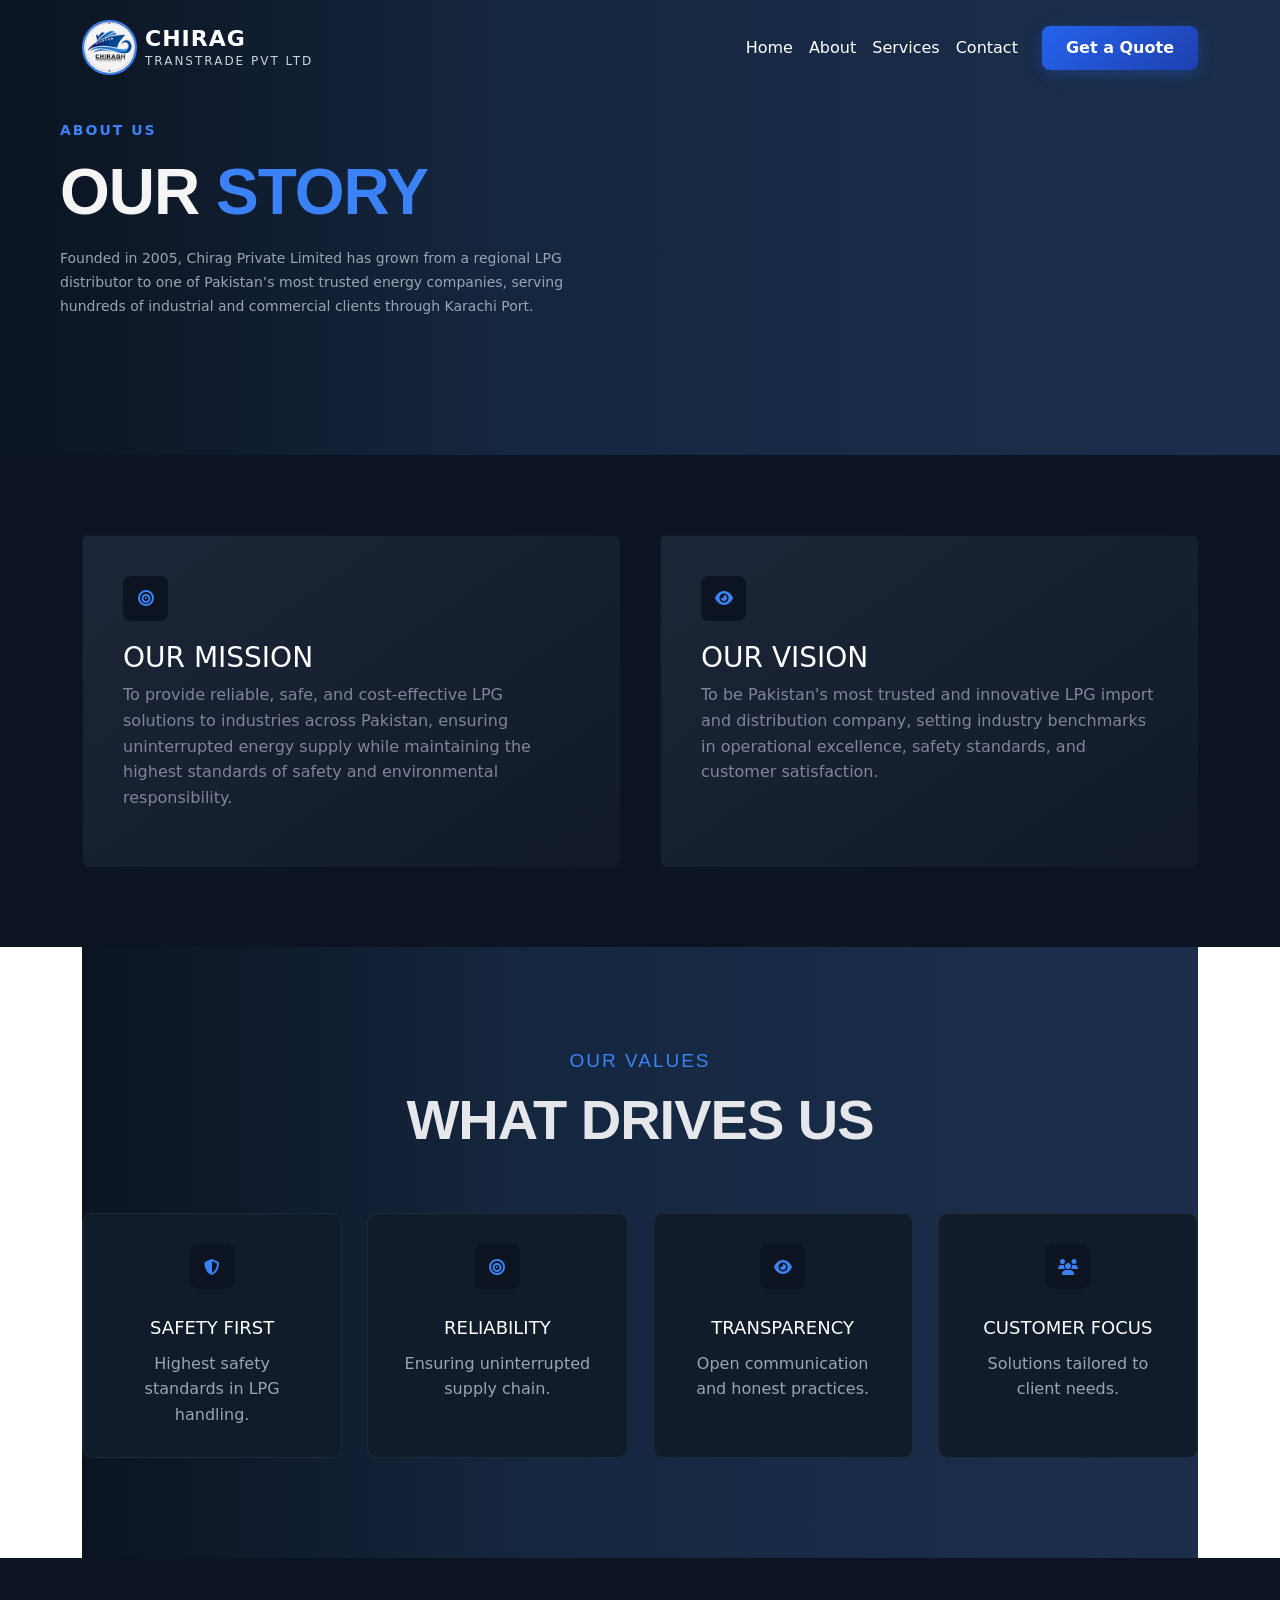
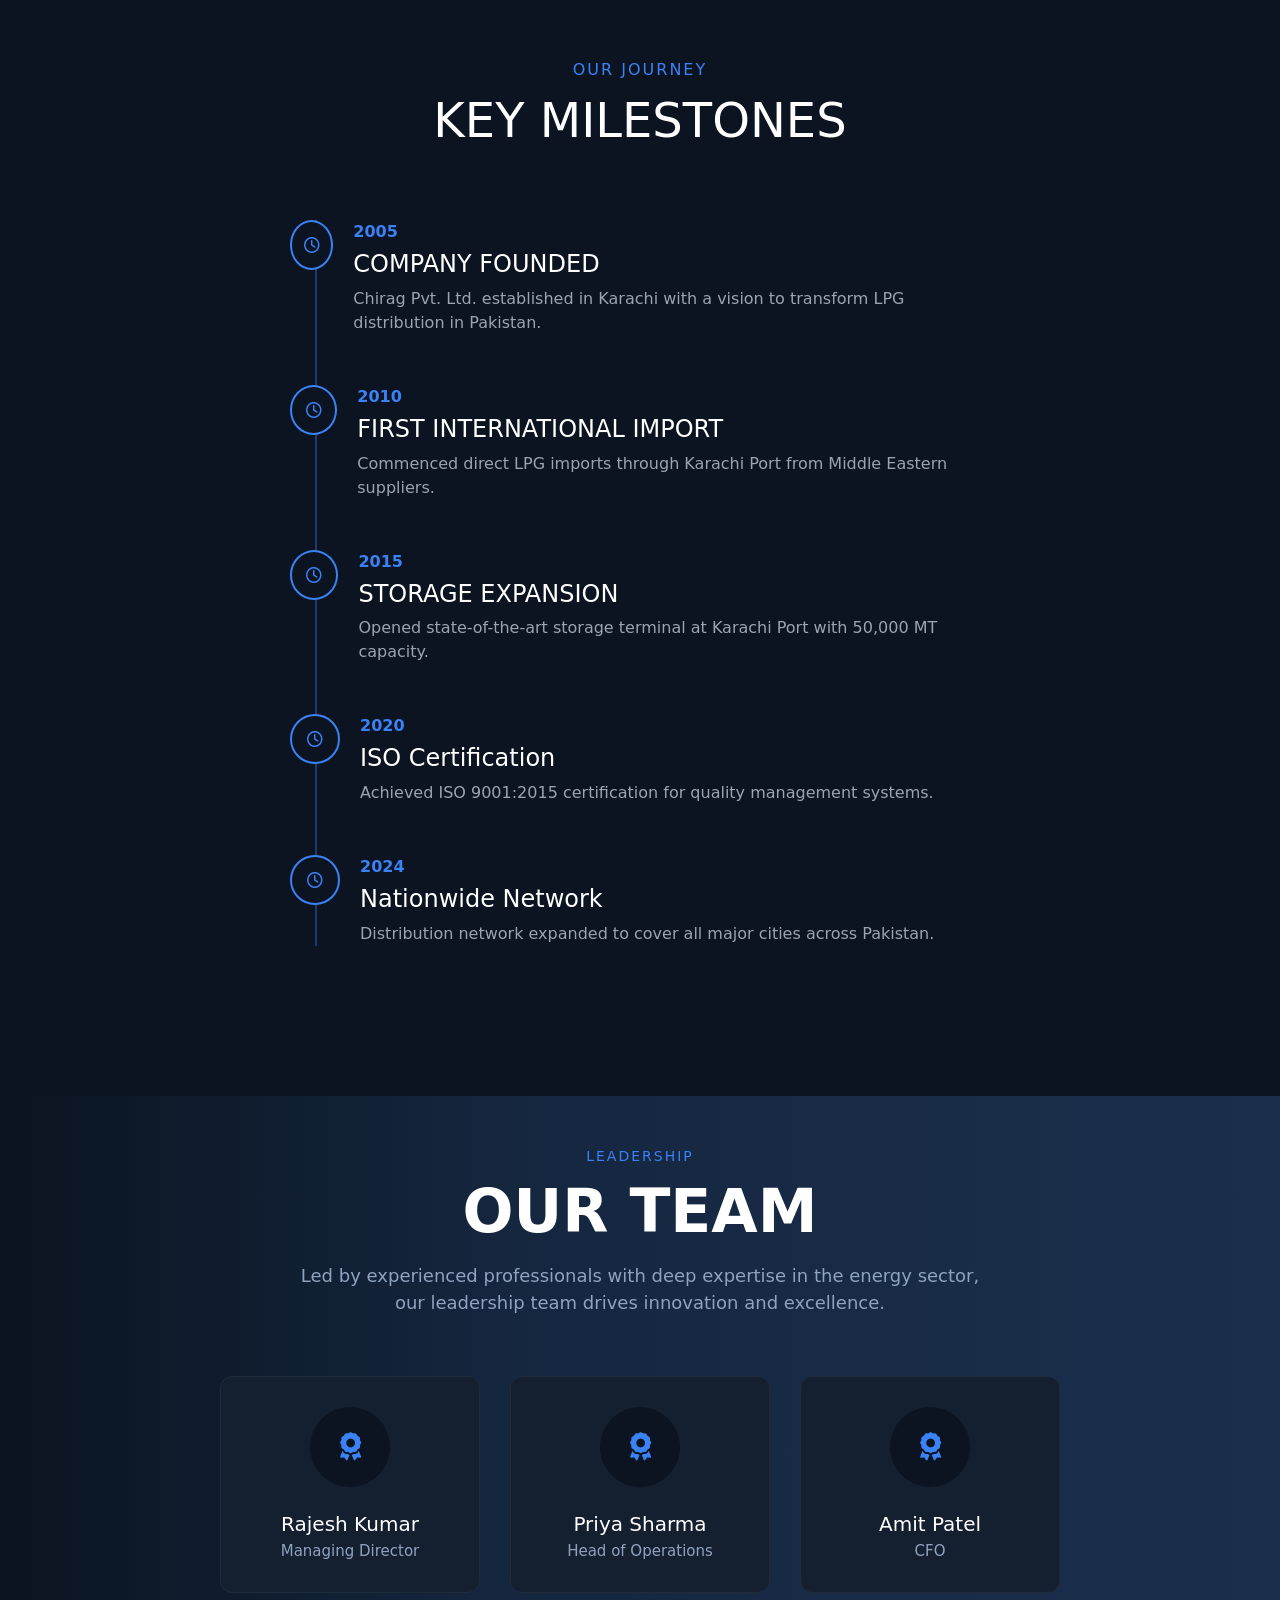
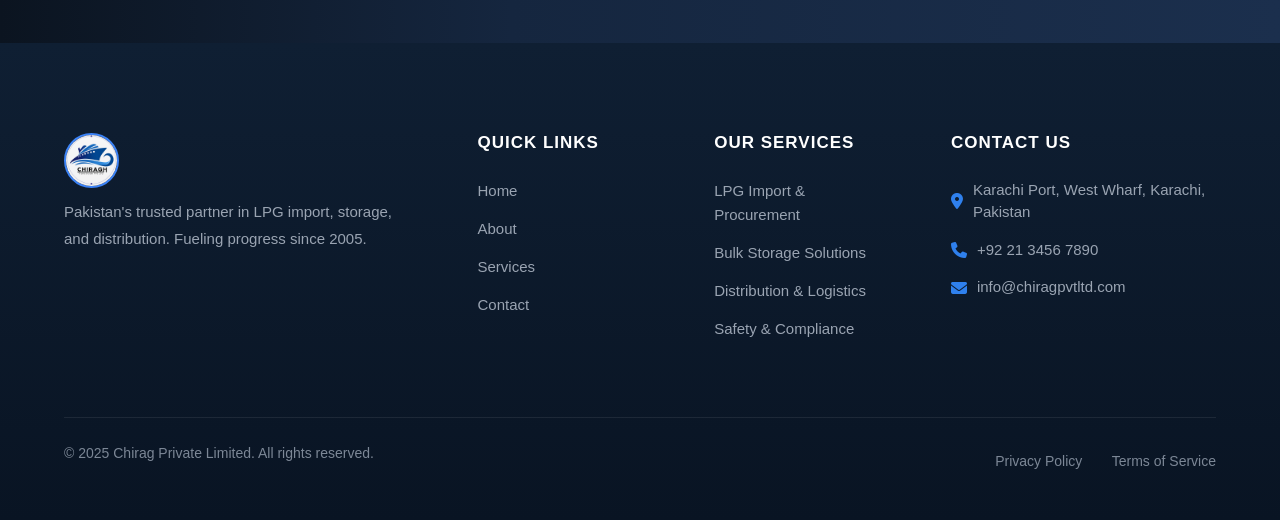
==== about.html @ c78f435e "fixing mobile view about" ====
<!DOCTYPE html>
<html lang="en">

<head>

<meta charset="UTF-8">
<meta name="viewport" content="width=device-width, initial-scale=1.0">

<title>About</title>

   <link rel="stylesheet" href="css/aboutstyle.css">

<link rel="stylesheet"
href="https://cdnjs.cloudflare.com/ajax/libs/font-awesome/6.5.0/css/all.min.css">
<link href="https://fonts.googleapis.com/css2?family=Montserrat:wght@400;600;700;800&display=swap" rel="stylesheet">

 <!-- links index -->
      <link rel="stylesheet" href="css/services.css">
<link href="https://unpkg.com/aos@2.3.1/dist/aos.css" rel="stylesheet">
<link href="https://cdn.jsdelivr.net/npm/bootstrap@5.3.2/dist/css/bootstrap.min.css" rel="stylesheet">
<link href="https://cdn.jsdelivr.net/npm/bootstrap-icons@1.11.1/font/bootstrap-icons.css" rel="stylesheet">
<link rel="stylesheet" href="css/navbar.css" />
<!-- end -->
</head>

<body>
<!-- nav -->
<nav class="navbar navbar-expand-lg navbar-dark fixed-top">
<div class="container">
<a class="navbar-brand d-flex align-items-center" href="#">
 <img src="images/logo.png" alt="Logo" class="brand-logo">

  <div class="brand-text ms-2">
    <span class="brand-main">CHIRAG</span>
    <span class="brand-sub">TRANSTRADE PVT LTD</span>
  </div>
</a>
<button class="navbar-toggler" type="button" data-bs-toggle="collapse" data-bs-target="#nav">
<span class="navbar-toggler-icon"></span>
</button>

<div class="collapse navbar-collapse" id="nav">
  <button class="menu-close" data-bs-toggle="collapse" data-bs-target="#nav">
✕
</button>
<ul class="navbar-nav ms-auto align-items-lg-center">
<li class="nav-item"><a class="nav-link" href="index.html">Home</a></li>
<li class="nav-item"><a class="nav-link" href="about.html">About</a></li>
<li class="nav-item"><a class="nav-link" href="service.html">Services</a></li>
<li class="nav-item"><a class="nav-link" href="contact.html">Contact</a></li>
<li class="nav-item ms-lg-3">
<a class="btn btn-gradient" href="#">Get a Quote</a>
</li>
</ul>
</div>
</div>
</nav>
<!-- HERO -->

<section class="about-hero">

<div class="container">

<p class="about-label">ABOUT US</p>

<h1 class="about-title">
OUR <span>STORY</span>
</h1>

<p class="about-text">
Founded in 2005, Chirag Private Limited has grown from a regional LPG distributor 
to one of Pakistan’s most trusted energy companies, serving hundreds of industrial 
and commercial clients through Karachi Port.
</p>

</div>

</section>



<!-- MISSION VISION -->

<section class="mission">

<div class="container mission-grid">

<div class="card">

<div class="icon">
<i class="fa-solid fa-bullseye"></i>
</div>
<h3>OUR MISSION</h3>
<p>
To provide reliable, safe, and cost-effective LPG solutions to industries across Pakistan, ensuring
 uninterrupted energy supply while maintaining the highest standards of safety and environmental responsibility.
</p>

</div>


<div class="card">

<div class="icon">
<i class="fa-solid fa-eye"></i>
</div>

<h3>OUR VISION</h3>

<p>
To be Pakistan's most trusted and innovative LPG import and distribution company, setting industry
 benchmarks in operational excellence, safety standards, and customer satisfaction.
</p>

</div>

</div>

</section>



<!-- VALUES -->

<div class="container">

<section class="values">

<div class="values-header">

<p class="section-label">OUR VALUES</p>
<h2 class="section-title">
WHAT DRIVES US
</h2>
</div>
<div class="values-grid">


<div class="value-card">

<div class="icon">
<i class="fa-solid fa-shield-halved"></i>
</div>

<h4>SAFETY FIRST</h4>

<p>Highest safety standards in LPG handling.</p>

</div>


<div class="value-card">

<div class="icon">
<i class="fa-solid fa-bullseye"></i>
</div>

<h4>RELIABILITY</h4>

<p>Ensuring uninterrupted supply chain.</p>

</div>


<div class="value-card">

<div class="icon">
<i class="fa-solid fa-eye"></i>
</div>

<h4>TRANSPARENCY</h4>

<p>Open communication and honest practices.</p>

</div>


<div class="value-card">

<div class="icon">
<i class="fa-solid fa-users"></i>
</div>

<h4>CUSTOMER FOCUS</h4>

<p>Solutions tailored to client needs.</p>

</div>

</div>



</section>
</div>


<!-- TIMELINE -->

<section class="timeline-section">

<div class="container">

<p class="timeline-label">OUR JOURNEY</p>
<h2 class="timeline-title">KEY MILESTONES</h2>

<div class="timeline">

<div class="timeline-item">

<div class="timeline-icon">
<i class="fa-regular fa-clock"></i>
</div>

<div class="timeline-content">

<span class="year">2005</span>

<h4>COMPANY FOUNDED</h4>

<p>Chirag Pvt. Ltd. established in Karachi with a vision to transform LPG distribution in Pakistan.</p>

</div>

</div>


<div class="timeline-item">

<div class="timeline-icon">
<i class="fa-regular fa-clock"></i>
</div>

<div class="timeline-content">

<span class="year">2010</span>

<h4>FIRST INTERNATIONAL IMPORT</h4>

<p>Commenced direct LPG imports through Karachi Port from Middle Eastern suppliers.</p>

</div>

</div>


<div class="timeline-item">

<div class="timeline-icon">
<i class="fa-regular fa-clock"></i>
</div>

<div class="timeline-content">

<span class="year">2015</span>

<h4>STORAGE EXPANSION</h4>

<p>Opened state-of-the-art storage terminal at Karachi Port with 50,000 MT capacity.</p>

</div>

</div>


<div class="timeline-item">

<div class="timeline-icon">
<i class="fa-regular fa-clock"></i>
</div>

<div class="timeline-content">

<span class="year">2020</span>

<h4>ISO Certification</h4>

<p>Achieved ISO 9001:2015 certification for quality management systems.</p>

</div>

</div>


<div class="timeline-item">

<div class="timeline-icon">
<i class="fa-regular fa-clock"></i>
</div>

<div class="timeline-content">

<span class="year">2024</span>

<h4>Nationwide Network</h4>

<p>Distribution network expanded to cover all major cities across Pakistan.</p>

</div>

</div>
</div>

</div>

</section>



<!-- TEAM -->

<div class="team-name">
<div class="container text-center">

<p class="team-label">LEADERSHIP</p>

<h2 class="team-title">OUR TEAM</h2>

<p class="team-desc">
Led by experienced professionals with deep expertise in the energy sector,
our leadership team drives innovation and excellence.
</p>

</div>
<div class="team-row">

<div class="team-card">
<div class="team-icon">
<i class="fa-solid fa-award"></i>
</div>
<h4>Rajesh Kumar</h4>
<p>Managing Director</p>
</div>

<div class="team-card">
<div class="team-icon">
<i class="fa-solid fa-award"></i>
</div>
<h4>Priya Sharma</h4>
<p>Head of Operations</p>
</div>

<div class="team-card">
<div class="team-icon">
<i class="fa-solid fa-award"></i>
</div>
<h4>Amit Patel</h4>
<p>CFO</p>
</div>

</div>
</div>
<!-- footer -->
<footer>

<div class="footer-container">

<!-- BRAND -->
<div class="footer-brand">
<img src="images/logo.png">
  <!-- <div class="brand-textF ms-2">
    <span class="brand-mainF">CHIRAG</span>
    <span class="brand-subF">TRANSTRADE PVT LTD</span>
  </div> -->
<p>
Pakistan's trusted partner in LPG import, storage,
and distribution. Fueling progress since 2005.
</p>
</div>


<!-- QUICK LINKS -->
<div>

<h3 class="footer-title">QUICK LINKS</h3>

<ul class="footer-links">
<li><a href="index.html">Home</a></li>
<li><a href="about.html">About</a></li>
<li><a href="service.html">Services</a></li>
<li><a href="contact.html">Contact</a></li>
</ul>

</div>


<!-- SERVICES -->
<div>

<h3 class="footer-title">OUR SERVICES</h3>

<ul class="footer-links">
<li><a href="index.html">LPG Import & Procurement</a></li>
<li><a href="index.html">Bulk Storage Solutions</a></li>
<li><a href="index.html">Distribution & Logistics</a></li>
<li><a href="index.html">Safety & Compliance</a></li>
</ul>

</div>


<!-- CONTACT -->
<div class="footer-contact">

<h3 class="footer-title">CONTACT US</h3>

<p>
<i class="fa-solid fa-location-dot"></i>
Karachi Port, West Wharf, Karachi, Pakistan
</p>

<p>
<i class="fa-solid fa-phone"></i>
+92 21 3456 7890
</p>

<p>
<i class="fa-solid fa-envelope"></i>
info@chiragpvtltd.com
</p>

</div>

</div>


<!-- BOTTOM -->

<div class="footer-bottom">

<p>© 2025 Chirag Private Limited. All rights reserved.</p>

<div class="footer-bottom-links">
<a href="#">Privacy Policy</a>
<a href="#">Terms of Service</a>
</div>

</div>

</footer>
<script src="https://unpkg.com/aos@2.3.1/dist/aos.js"></script>

<script src="js/script.js"></script>
<script src="https://cdn.jsdelivr.net/npm/bootstrap@5.3.0/dist/js/bootstrap.bundle.min.js"></script>
</body>
</html>
---- css/aboutstyle.css ----
body{
margin:0;
    font-family:'Inter',sans-serif;
background:#0b1420;
color:#cbd5e1;
}

/* container */
.about-hero{

padding:120px 0;

background:linear-gradient(
90deg,
#0b1420 0%,
#15263f 40%,
#1b2f4d 100%
);

}

/* container */
/* 
.container{
width:90%;
max-width:1200px;
margin:auto;
} */
 .about-hero .container{
max-width:1200px;
margin:auto;
padding-left:20px;
padding-right:20px;
}

.values-header{
text-align:center;
margin-bottom:60px;
}

/* OUR VALUES */

.section-label{

font-family:'Oswald',sans-serif;

color:#3b82f6;

font-size:19px;

letter-spacing:2px;

text-transform:uppercase;

margin-bottom:10px;

}

/* WHAT DRIVES US */

.section-title{

font-family:'Oswald',sans-serif;

font-size:56px;

font-weight:700;

letter-spacing:-1px;

color:#e5e7eb;

margin:0;

}

/* about label */

.about-label{

font-size:14px;
letter-spacing:2px;
font-weight:600;
color:#3b82f6;

}

/* title */

.about-title{

font-size:64px;
color: whitesmoke;
font-weight:800;
font-family: 'Oswald', sans-serif;

letter-spacing:-1px;

line-height:1.1;

margin-bottom:20px;

}

.about-title span{

color:#3b82f6;

}

/* paragraph */

.about-text{


font-size:14px;

line-height:1.7;

color:#9aa4b2;

max-width:540px;

}

/* mission */

.mission{
padding:80px 0;
background:#0b1420;

}

.mission-grid{
display:grid;
grid-template-columns:1fr 1fr;
gap:40px;
}

.card{
background:linear-gradient(145deg,#1b2638,#121a27);

border:1px solid rgba(255,255,255,0.05);
padding:40px;
border-radius:10px;
}
.card h3{
    color: white;
}
.mission-grid p{
    color: rgb(130, 131, 156);
    line-height:1.6;
}

/* icons */

.icon{
width:45px;
height:45px;
background:#0b1420;
display:flex;
align-items:center;
justify-content:center;
border-radius:8px;
color:#3b82f6;
margin-bottom:20px;
}

/* values */

.values{
padding:100px 0;
text-align:center;

background:linear-gradient(
90deg,
#0b1420 0%,
#15263f 40%,
#1b2f4d 100%
);
}

.values-grid{
display:grid;
grid-template-columns:repeat(4,1fr);
gap:25px;
margin-top:40px;
}

.value-card{
background:#111c2a;
padding:30px;
border-radius:10px;
border:1px solid #1f2b3b;
display:flex;
flex-direction:column;
align-items:center;
}

/* icon */

.value-card .icon{
margin-bottom:18px;
}

/* heading */

.value-card h4{
margin:10px 0 12px 0;
font-size:18px;
color: white;
}

/* paragraph */

.value-card p{
margin:0;
line-height:1.6;
color:#9aa4b2;
}

/* timeline */

.timeline-section{

padding:100px 0;
text-align:center;
background-color: #0b1420;

}

/* heading */

.timeline-label{
color: #3b82f6;
font-size:16px;
letter-spacing:2px;
margin-bottom:10px;
}

.timeline-title{
font-size:48px;
margin-bottom:70px;
}

.timeline-section h2{
color: white;
}
/* timeline container */

.timeline{

max-width:700px;
margin:auto;
position:relative;

}

/* vertical line */

.timeline::before{

content:"";
position:absolute;

left:25px;
top:0;
bottom:0;

width:2px;
background:#1f3b6d;

}

/* timeline item */

.timeline-item{

display:flex;
align-items:flex-start;
margin-bottom:50px;
position:relative;

}

/* icon */

.timeline-icon{

width:50px;
height:50px;

border:2px solid #3b82f6;
border-radius:50%;

display:flex;
align-items:center;
justify-content:center;

color: #3b82f6;

margin-right:20px;
background:#0b1420;

}

/* content */

.timeline-content{
text-align:left;
}

.year{
color:#3b82f6;
font-weight:700;
display:block;
margin-bottom:6px;
}

.timeline-content h4{
margin:0 0 8px 0;
color:white;
}

.timeline-content p{
margin:0;
color:#9aa4b2;
}

/* team */
.team-row{

display:flex;
gap:30px;
justify-content:center;
flex-wrap:wrap;

}
.team-name{
    padding: 50px;
background:linear-gradient(
90deg,
#0b1420 0%,
#15263f 40%,
#1b2f4d 100%
);
}
.team-section{

padding:100px 0;
text-align:center;

}

/* small heading */

.team-label{

color: #3b82f6;
letter-spacing:2px;
font-size:14px;
margin-bottom:8px;
text-align: center;
/* margin-top: 20px; */

}


/* main heading */

.team-title{

font-size:60px;
font-weight:700;
margin-bottom:15px;
text-align: center;
color: white;

}

/* description */

.team-desc{

max-width:700px;
margin:auto;
color:#8fa3bf;
margin-bottom:60px;
font-size:18px;

}

/* card */

.team-card{

width:260px;        /* card chhota ho jayega */
padding:30px 20px;  /* andar spacing kam */
background:#141f2f;

border-radius:12px;
border:1px solid #1f2b3b;
text-align:center;

}

/* icon circle */

.team-icon{

width:80px;
height:80px;

border-radius:50%;

background:#0b1420;

display:flex;
align-items:center;
justify-content:center;

margin:auto;
margin-bottom:25px;

color: #3b82f6;
font-size:28px;

}

/* name */

.team-card h4{
font-size:20px;
margin-bottom:4px;
color: white;
}

.team-card p{
font-size:15px;
color:#8fa3bf;
margin:0;
}

/* position */

.position{

color:#8fa3bf;
margin:0;

}

/* hover effect */

.team-card:hover{

transform:translateY(-5px);
border-color:#2f4f7a;

}

/* mobile */

@media(max-width:900px){

.hero h1{
font-size:45px;
}

.mission-grid{
grid-template-columns:1fr;
}

.values-grid{
grid-template-columns:1fr 1fr;
}

.team-grid{
grid-template-columns:1fr;
}

}

@media (max-width:768px){

/* headings */

h1,h2{
font-size:32px;
line-height:1.2;
}


/* VALUES SECTION */

.values-grid{
display:grid;
grid-template-columns:1fr 1fr;
gap:15px;
padding:0 15px;
}

.value-card{
padding:20px;
}


/* TIMELINE SECTION */

.timeline{
padding-left:20px;
}

.timeline::before{
left:15px;
}

.timeline-item{
margin-bottom:40px;
}

.timeline-icon{
width:40px;
height:40px;
margin-right:15px;
}


/* TEAM SECTION */


.team-row{
flex-direction:column;
align-items:center;
gap:20px;
}

.team-card{
width:90%;
padding:30px 20px;
}


/* section spacing */

section{
padding:60px 20px;
}

}
---- css/services.css ----
:root{
    --primary:#00c6ff;
    --secondary:#0072ff;
    --dark:#00264D;
    --card:#111111;
}


/* logo text */
/* ===== LOGO IMAGE CIRCLE ===== */
.brand-logo{
  width:55px;
  height:55px;
  object-fit:cover;
  border-radius:50%;
  border:2px solid #3b82f6;   /* subtle blue border */
}

/* ===== TEXT WRAPPER ===== */
.brand-text{
  display:flex;
  flex-direction:column;
  line-height:1.1;
}

/* ===== CHIRAG ===== */
.brand-main{
  font-size:22px;
  font-weight:700;
  color:#ffffff;
  letter-spacing:1px;
}

/* ===== TRANSTRADE ===== */
.brand-sub{
  font-size:12px;
  color:#cbd5e1;
  letter-spacing:2px;
  margin-top:3px;
}



/* ================= NAVBAR BASE ================= */

.navbar{
    background:transparent;
  padding:15px 0;
  transition:all 0.4s ease;
  z-index:1100;
  
}

/* NAV LINKS */

.nav-link{
  font-weight:500;
  color:#ffffff !important;
  padding:8px 0;
  transition:color 0.3s ease;
}


.nav-link:hover{
  color:#2563eb !important;
}
.nav-link::after{
  content:"";
  position:absolute;
  left:0;
  bottom:0;
  width:0;
  height:2px;
  background:#2563eb;
  transition:width 0.3s ease;
}




/* ================= SCROLL BLUE GLASS EFFECT ================= */

.navbar.scrolled{
background:rgba(10,30,60,.85);
backdrop-filter:blur(10px);
}


/* ================= TOGGLER FIX ================= */


.navbar-brand{
position:relative;
z-index:1001;
}

.navbar-toggler{
position:relative;
z-index:1001;
}


.navbar-toggler:focus{
  box-shadow:none;
}

/* hamburger icon white */

.navbar-toggler-icon{
  background-image:url("data:image/svg+xml,%3Csvg xmlns='http://www.w3.org/2000/svg' viewBox='0 0 30 30'%3E%3Cpath stroke='white' stroke-width='2' d='M4 7h22M4 15h22M4 23h22'/%3E%3C/svg%3E");
}


.menu-close{
display:none;
}

/* ===== MOBILE MENU FIX ===== */

@media (max-width:991px){

/* overlay menu */
/* .navbar-collapse{
background:#0f172a;
}

.navbar-collapse.show{
position:fixed;
top:0;
left:0;
width:100%;
height:100vh;
padding:30px;
z-index:1050;
} */


.navbar-collapse{
  background:#0f172a;
  position:fixed;
  top:0;
  left:0;
  width:100%;
  height:100vh;
  padding:30px;
  z-index:1050;
  transform: translateY(-100%);
  transition: transform 0.3s ease;
}

.navbar-collapse.show{
  transform: translateY(0);
}




/* menu spacing */
.navbar-nav{
margin-top:90px;
width:100%;
align-items:flex-start !important;
}

/* items full width */
.navbar-nav .nav-item{
width:100%;
}

/* links */
.navbar-nav .nav-link{
width:100%;
padding:18px 0;
border-bottom:1px solid rgba(255,255,255,0.15);
color:#cbd5e1 !important;
font-size:18px;
}

/* button */
.navbar-nav .btn-gradient{
width:100%;
margin-top:25px;
text-align:center;
}

/* close icon */

.menu-close{
display:block;
position:absolute;
top:20px;
right:20px;
font-size:28px;
background:none;
border:none;
color:white;
}

}


/* ================= BUTTON ================= */

.btn-gradient{
  background: linear-gradient(135deg,#2563eb,#1e40af);
  color:#fff;
  padding:10px 24px;
  border-radius:8px;
  font-weight:600;
  border:none;
  transition:all 0.4s ease;
  box-shadow:0 4px 15px rgba(37,99,235,0.3);
}

.btn-gradient:hover{
  background: linear-gradient(135deg,#1e40af,#2563eb);
  transform:translateY(-3px);
  box-shadow:0 10px 25px rgba(37,99,235,0.4);
  color:#fff;
}
/* HERO */
/* HERO SECTION */
.hero-premium{
  height:100vh;
  background:url("../images/banner.png") center/cover no-repeat;
  position:relative;
  display:flex;
  align-items:center;
  justify-content:center;
  text-align:center;
}

/* Dark Premium Overlay */
.hero-premium::before{
  content:"";
  position:absolute;
  inset:0;
  background:linear-gradient(
     rgba(10,30,60,.85),
rgba(30,70,120,.65)
  );
}

/* Content */
.hero-content{
position:relative;
z-index:2;
max-width:780px;
}

/* Badge */
.badge-premium{
 border:1px solid rgba(96,165,250,.6);
color:#60a5fa;
padding:8px 18px;
border-radius:30px;
font-size:13px;
letter-spacing:1px;
margin-bottom:20px;
display:inline-block;
background:rgba(37,99,235,.15);
}





/* Heading */
.hero-content h1{
font-size:64px;
font-weight:800;
color:white;
line-height:1.2;
}

/* Gradient Text */
.gradient-text{
  background:linear-gradient(90deg,#60a5fa,#38bdf8);
  -webkit-background-clip:text;
  -webkit-text-fill-color:transparent;
}

/* Paragraph */
.hero-content p{
margin:20px 0;
color:#cbd5f5;
}

/* Buttons */
.hero-buttons{
  display:flex;
  justify-content:center;
  gap:20px;
  flex-wrap:wrap;
}

/* Primary Button */
.btn-primary-hero{
  background:linear-gradient(135deg,#3b82f6,#2563eb);
  padding:15px 40px;
  border-radius:8px;
  color:#fff;
  text-decoration:none;
  font-weight:600;
  transition:all 0.4s ease;
  box-shadow:0 10px 30px rgba(37,99,235,0.4);
}

.btn-primary-hero:hover{
  transform:translateY(-4px);
  box-shadow:0 15px 40px rgba(37,99,235,0.6);
}

/* Outline Button */
.btn-outline-hero{
  padding:15px 40px;
  border-radius:8px;
  border:2px solid #60a5fa;
  color:#60a5fa;
  text-decoration:none;
  font-weight:600;
  transition:all 0.4s ease;
}

.btn-outline-hero:hover{
  background:#60a5fa;
  color:#0f172a;
  transform:translateY(-4px);
}

/* Animation */
@keyframes fadeUp{
  from{
    transform:translateY(40px);
    opacity:0;
  }
  to{
    transform:translateY(0);
    opacity:1;
  }
}

/* Mobile */
/* @media(max-width:768px){
  .hero-content h1{
    font-size:2.6rem;
  }
} */


/* Mobile View */
@media (max-width:768px){

.hero-content{
  padding:0 20px;
}

.hero-content h1{
  font-size:36px;
  line-height:1.25;
}

.hero-content p{
  font-size:14px;   
  margin:18px 0;
}

.hero-buttons{
  flex-direction:column;  
  gap:12px;
  width:100%;
}

.btn-primary-hero,
.btn-outline-hero{
  width:100%;             
  text-align:center;
  padding:14px 20px;
}

}


/* SECTION CARDS */
#stats{
background: #1e293b;
}
.stat-card, .service-card{
   background:linear-gradient(145deg,#14409e,#0f172a);
    padding:40px;
    border-radius:15px;
    transition:0.4s;
    border:1px solid rgba(255,255,255,0.05);
}

.stat-card:hover, .service-card:hover{
    transform:translateY(-8px);
    border:1px solid var(--primary);
    box-shadow:0 0 30px rgba(0,198,255,0.3);
}

.stat-number{
    font-size:2.5rem;
    font-weight:800;
    color:var(--primary);
}
 .impName{
    color: rgb(159, 164, 185);
}
@media (max-width:768px){

#stats{
  padding:50px 15px;
}

.stat-card{
  padding:25px;
  border-radius:12px;
  text-align:center;
}

.stat-number{
  font-size:1.8rem;
}

.impName{
  font-size:13px;
}

}

/* Small Mobile Devices (Android etc) */
@media (max-width:400px){

#stats{
  padding:40px 10px;
}

.stat-card{
  padding:18px;
  border-radius:10px;
  text-align:center;
  min-height:120px; 
  display:flex;
  flex-direction:column;
  justify-content:center;
}

.stat-number{
  font-size:1.6rem;
}

.impName{
  font-size:12px;
}

}

/* ABOUT */
.about-section{
    background:#0a0a0a;
}

/* FOOTER */
/* ===== FOOTER ===== */

footer{
    background:linear-gradient(180deg,#0f1f33,#091423);
    padding:90px 0 40px;
    font-family:'Poppins',sans-serif;
}

.footer-container{
    width:90%;
    max-width:1200px;
    margin:auto;

    display:grid;
    grid-template-columns:2fr 1fr 1fr 1.5fr;
    gap:60px;
}


/* LOGO AREA */

.footer-brand img{
     width:55px;
  height:55px;
  object-fit:cover;
  border-radius:50%;
  border:2px solid #3b82f6;   /* subtle blue border */
}
/* ===== TEXT WRAPPER ===== */

.brand-textF{
display:flex;
flex-direction:column;
line-height:1;
margin-left:10px;
}

/* ===== CHIRAG ===== */

.brand-mainF{
font-size:26px;
font-weight:800;
color:#ffffff;
letter-spacing:2px;
font-family:'Inter',sans-serif;
}

/* ===== TRANSTRADE ===== */

.brand-subF{
font-size:12px;
letter-spacing:3px;
color:#cbd5e1;
margin-top:4px;
font-weight:500;
}

.footer-brand p{
    color:#9aa4b2;
    line-height:1.8;
    padding-top: 10px;
    font-size:15px;
}


/* TITLES */

.footer-title{
    font-size:17px;
    font-weight:600;
    color:white;
    margin-bottom:25px;
    letter-spacing:1px;
}


/* LINKS */

.footer-links{
    list-style:none;
    padding:0;
}

.footer-links li{
    margin-bottom:14px;
}

.footer-links a{
    text-decoration:none;
    color:#9aa4b2;
    font-size:15px;
    transition:all .3s;
    position:relative;
}

.footer-links a:hover{
    color:#2f80ed;
    padding-left:6px;
}


/* CONTACT */

.footer-contact p{
    color:#9aa4b2;
    font-size:15px;
    margin-bottom:15px;
    display:flex;
    align-items:center;
    gap:10px;
}

.footer-contact i{
    color:#2f80ed;
    font-size:16px;
}


/* BOTTOM BAR */

.footer-bottom{
    width:90%;
    max-width:1200px;
    margin:60px auto 0;
    padding-top:25px;
    border-top:1px solid rgba(255,255,255,0.08);

    display:flex;
    justify-content:space-between;
    align-items:center;
}

.footer-bottom p{
    color:#7c8796;
    font-size:14px;
}

.footer-bottom-links a{
    color:#7c8796;
    margin-left:25px;
    text-decoration:none;
    font-size:14px;
    transition:.3s;
}

.footer-bottom-links a:hover{
    color:#2f80ed;
}


/* RESPONSIVE */

@media(max-width:900px){

.footer-container{
grid-template-columns:1fr 1fr;
gap:40px;
}

}

@media(max-width:600px){

.footer-container{
grid-template-columns:1fr;
}

.footer-bottom{
flex-direction:column;
gap:15px;
text-align:center;
}

.footer-bottom-links a{
margin:0 10px;
}

}






/* SERVICES SECTION */

.services-section{
    background: #1e293b;
/* background: linear-gradient(135deg, #02386E, #0456A5); */
  padding:100px 0;
  color:white;
}

.section-heading{
  text-align:center;
  margin-bottom:60px;
}

.small-title{
  color:#3b82f6;
 
  letter-spacing:2px;
  font-weight:600;
  font-size:19px;
 
}

.section-heading h2{
  font-weight:800;
  font-size:32px;
}

.service-card{
  background:linear-gradient(145deg,#14409e,#0f172a);
  /* background:linear-gradient(145deg,#111827,#0f172a); */
  padding:35px;
  border-radius:12px;
  transition:all 0.4s ease;
  border:1px solid rgba(59,130,246,0.15);
  height:100%;
}

.service-card:hover{
  transform:translateY(-10px);
  box-shadow:0 15px 40px rgba(59,130,246,0.25);
  border-color:#3b82f6;
}

.icon-box{
  width:50px;
  height:50px;
  background:rgba(59,130,246,0.15);
  display:flex;
  align-items:center;
  justify-content:center;
  border-radius:8px;
  margin-bottom:20px;
  transition:0.3s;
}

.service-card:hover .icon-box{
  background:#3b82f6;
}

.icon-box i{
  font-size:22px;
  color:#3b82f6;
}

.service-card:hover .icon-box i{
  color:white;
}

.service-card h4{
  font-weight:700;
  margin-bottom:15px;
}

.service-card p{
  color:#cbd5e1;
  font-size:14px;
  margin-bottom:20px;
}

.service-card a{
  color:#3b82f6;
  font-weight:600;
  text-decoration:none;
  transition:0.3s;
}

.service-card a:hover{
  color:white;
}



/* WHY CHOOSE SECTION */

.why-section{
    background:linear-gradient(180deg,#0f1f33,#091423);
  padding:100px 0;
  color:white;
}

.why-section h2{
  font-weight:800;
  margin-bottom:20px;
}

.highlight-blue{
  color:#3b82f6;
}

.why-text{
  color:#cbd5e1;
  margin-bottom:25px;
  font-size:15px;
}

.feature-item{
  display:flex;
  align-items:center;
  margin-bottom:15px;
  font-size:14px;
  color:#e2e8f0;
  transition:0.3s;
}

.feature-icon{
  background:rgba(59,130,246,0.15);
  color:#3b82f6;
  width:28px;
  height:28px;
  display:flex;
  align-items:center;
  justify-content:center;
  border-radius:6px;
  margin-right:12px;
  font-weight:700;
  transition:0.3s;
}

.feature-item:hover .feature-icon{
  background:#3b82f6;
  color:white;
}

/* EXPERIENCE BOX */

.experience-box{
  background:linear-gradient(145deg,#111827,#0f172a);
  border:1px solid rgba(59,130,246,0.2);
  border-radius:14px;
  padding:80px 40px;
  text-align:center;
  transition:0.4s;
  position:relative;
  overflow:hidden;
}

.experience-box:hover{
  transform:translateY(-8px);
  box-shadow:0 20px 50px rgba(59,130,246,0.25);
}

.experience-content h1{
  font-size:60px;
  font-weight:800;
  color:#3b82f6;
}

.experience-content p{
  letter-spacing:2px;
  font-size:13px;
  color:#cbd5e1;
}

.flame-icon{
  font-size:30px;
  margin-bottom:15px;
  color:#3b82f6;
}
/* CTA SECTION */

.cta-section{

background: url("../images/footer.png") center center / cover no-repeat;

padding:100px 20px;

color:white;

text-align:center;

position:relative;

}

/* overlay for better readability */

.cta-section::before{
content:"";
position:absolute;
top:0;
left:0;
width:100%;
height:100%;
/* background:linear-gradient(rgba(32, 58, 96, 0.85), rgba(10,30,60,.85)); */
z-index:1;
}

/* keep content above overlay */

.cta-section .container{
position:relative;
z-index:2;
}
.cta-title{
font-size:42px;
font-weight:800;
margin-bottom:20px;
}

@media(max-width:768px){

.cta-title{
font-size:28px;
}

}

/* .cta-section{
        background: url("../images/footer.png");
  padding:100px 0;
  color:white;
  height: auto;
  text-align:center;
}

.cta-title{
  font-size:42px;
  font-weight:800;
  margin-bottom:20px;
}

.cta-title span{
  color:#3b82f6;
}

.cta-text{
  color:#cbd5e1;
  max-width:600px;
  margin:0 auto 40px auto;
  font-size:16px;
} */

/* BUTTON */

.cta-btn{
  display:inline-block;
  padding:14px 35px;
  background:#3b82f6;
  color:white;
  font-weight:700;
  text-decoration:none;
  border-radius:8px;
  letter-spacing:1px;
  transition:all 0.3s ease;
}

.cta-btn:hover{
  background:white;
  color:#0f172a;
  transform:translateY(-5px);
  box-shadow:0 15px 35px rgba(59,130,246,0.4);
}

body{
font-family:'Inter',sans-serif;
color:#1e293b;
line-height:1.6;
overflow-x:hidden;
}

.custom-nav{
/* background:#0f172a; */
}

.nav-link{
color:#cbd5e1;
}

.nav-link.active{
color:#3b82f6;
}

.btn-quote{
background:#3b82f6;
color:white;
}

.contact-section{
padding:80px 0;
}

.form-box{
background:#111827;
padding:40px;
border-radius:12px;
}

.section-title{
margin-bottom:30px;
font-weight:700;
}

.form-control{
background:#0f172a;
border:1px solid rgba(255,255,255,0.1);
color:white;
}

.form-control:focus{
border-color:#3b82f6;
box-shadow:none;
}

.error{
color:#ff4d4d;
font-size:13px;
margin-top:5px;
}

.btn-submit{
background:#3b82f6;
color:white;
padding:12px 30px;
border:none;
border-radius:6px;
}

.info-box{
background:#111827;
padding:25px;
border-radius:12px;
margin-bottom:20px;
}

.info-box i{
color:#3b82f6;
font-size:20px;
margin-bottom:10px;
display:block;
}
/* Contact Page Start */
/* CONTACT HERO */

.contact-chirag{
background:linear-gradient(
90deg,
#0b1420 0%,
#15263f 40%,
#1b2f4d 100%
);
}
.contact-hero{
/* background:#0f172a; */
padding:120px 0 60px;
color:white;
}

.contact-hero h1{
font-size:56px;
font-weight:800;
}

.contact-hero h1 span{
color:#3b82f6;
-webkit-text-stroke:1.5px #000;
font-weight:900;
letter-spacing:1px;
}

.contact-hero p{
color:#94a3b8;
margin-top:15px;
max-width:500px;
}

/* CONTACT SECTION */

.contact-section{
padding:10px 0 20px;
}

/* FORM BOX */

.contact-form-box{
background:linear-gradient(145deg,#111827,#0b1220);
padding:40px;
border-radius:12px;
border:1px solid rgba(255,255,255,0.05);
}

.contact-form-box h3{
margin-bottom:25px;
font-weight:700;
color: #0072ff;
}

.contact-form-box input,
.contact-form-box textarea{
width:100%;
background:#020617;
border:1px solid rgba(255,255,255,0.08);
padding:12px;
margin-bottom:15px;
border-radius:6px;
color:white;
}

.contact-form-box input:focus,
.contact-form-box textarea:focus{
outline:none;
border-color:#3b82f6;
}

/* BUTTON */

.contact-btn{
  background: linear-gradient(135deg,#3b82f6,#1e40af);
border:none;
padding:12px 28px;
border-radius:6px;
color:white;
font-weight:600;
margin-top:10px;
}

/* RIGHT INFO */

.contact-info-box{
background:linear-gradient(145deg,#111827,#0b1220);
padding:25px;
border-radius:10px;
margin-bottom:20px;
border:1px solid rgba(255,255,255,0.05);
}


/* .contact-info-box h4{
margin-bottom:10px;
color:#3b82f6;
} */

.contact-info-box p{
color:#94a3b8;
font-size:14px;
line-height:1.6;
}

.form-group{
margin-bottom:15px;
}

.form-group label{
display:block;
font-size:14px;
margin-bottom:6px;
color:#cbd5f5;
font-weight:500;
}

/* icon + heading row */

.info-top{
display:flex;
align-items:center;
gap:15px;
margin-bottom:12px;
}

/* icon box */

.info-icon{
width:45px;
height:45px;
background:rgba(46, 62, 115, 0.15);
display:flex;
align-items:center;
justify-content:center;
border-radius:8px;
}

.info-icon i{
color:#3b82f6;
font-size:18px;
}

/* heading */

.info-top h4{
margin:0;
font-weight:700;
font-size: 18px;
color:#3b82f6;
letter-spacing:1px;
}

/* text */

.contact-info-box p{
color:#94a3b8;
font-size:14px;
line-height:1.6;
margin:0;
}
/* contact page :end */
---- css/navbar.css ----
/* logo text */
/* ===== LOGO IMAGE CIRCLE ===== */
.brand-logo{
  width:55px;
  height:55px;
  object-fit:cover;
  border-radius:50%;
  border:2px solid #3b82f6;   /* subtle blue border */
}

/* ===== TEXT WRAPPER ===== */
.brand-text{
  display:flex;
  flex-direction:column;
  line-height:1.1;
}

/* ===== CHIRAG ===== */
.brand-main{
  font-size:22px;
  font-weight:700;
  color:#ffffff;
  letter-spacing:1px;
}

/* ===== TRANSTRADE ===== */
.brand-sub{
  font-size:12px;
  color:#cbd5e1;
  letter-spacing:2px;
  margin-top:3px;
}



/* ================= NAVBAR BASE ================= */

.navbar{
    background:transparent;
  padding:15px 0;
  transition:all 0.4s ease;
  z-index:1100;
  
}

/* NAV LINKS */

.nav-link{
  font-weight:500;
  color:#ffffff !important;
  padding:8px 0;
  transition:color 0.3s ease;
}


.nav-link:hover{
  color:#2563eb !important;
}
.nav-link::after{
  content:"";
  position:absolute;
  left:0;
  bottom:0;
  width:0;
  height:2px;
  background:#2563eb;
  transition:width 0.3s ease;
}




/* ================= SCROLL BLUE GLASS EFFECT ================= */

.navbar.scrolled{
background:rgba(10,30,60,.85);
backdrop-filter:blur(10px);
}


/* ================= TOGGLER FIX ================= */


.navbar-brand{
position:relative;
z-index:1001;
}

.navbar-toggler{
position:relative;
z-index:1001;
}


.navbar-toggler:focus{
  box-shadow:none;
}

/* hamburger icon white */

.navbar-toggler-icon{
  background-image:url("data:image/svg+xml,%3Csvg xmlns='http://www.w3.org/2000/svg' viewBox='0 0 30 30'%3E%3Cpath stroke='white' stroke-width='2' d='M4 7h22M4 15h22M4 23h22'/%3E%3C/svg%3E");
}


.menu-close{
display:none;
}

/* ===== MOBILE MENU FIX ===== */

@media (max-width:991px){

.navbar-collapse{
  background:#0f172a;
  position:fixed;
  top:0;
  left:0;
  width:100%;
  height:100vh;
  padding:30px;
  z-index:1050;
  transform: translateY(-100%);
  transition: transform 0.3s ease;
}

.navbar-collapse.show{
  transform: translateY(0);
}




/* menu spacing */
.navbar-nav{
margin-top:90px;
width:100%;
align-items:flex-start !important;
}

/* items full width */
.navbar-nav .nav-item{
width:100%;
}

/* links */
.navbar-nav .nav-link{
width:100%;
padding:18px 0;
border-bottom:1px solid rgba(255,255,255,0.15);
color:#cbd5e1 !important;
font-size:18px;
}

/* button */
.navbar-nav .btn-gradient{
width:100%;
margin-top:25px;
text-align:center;
}

/* close icon */

.menu-close{
display:block;
position:absolute;
top:20px;
right:20px;
font-size:28px;
background:none;
border:none;
color:white;
}

}


/* ================= BUTTON ================= */

.btn-gradient{
  background: linear-gradient(135deg,#2563eb,#1e40af);
  color:#fff;
  padding:10px 24px;
  border-radius:8px;
  font-weight:600;
  border:none;
  transition:all 0.4s ease;
  box-shadow:0 4px 15px rgba(37,99,235,0.3);
}

.btn-gradient:hover{
  background: linear-gradient(135deg,#1e40af,#2563eb);
  transform:translateY(-3px);
  box-shadow:0 10px 25px rgba(37,99,235,0.4);
  color:#fff;
}
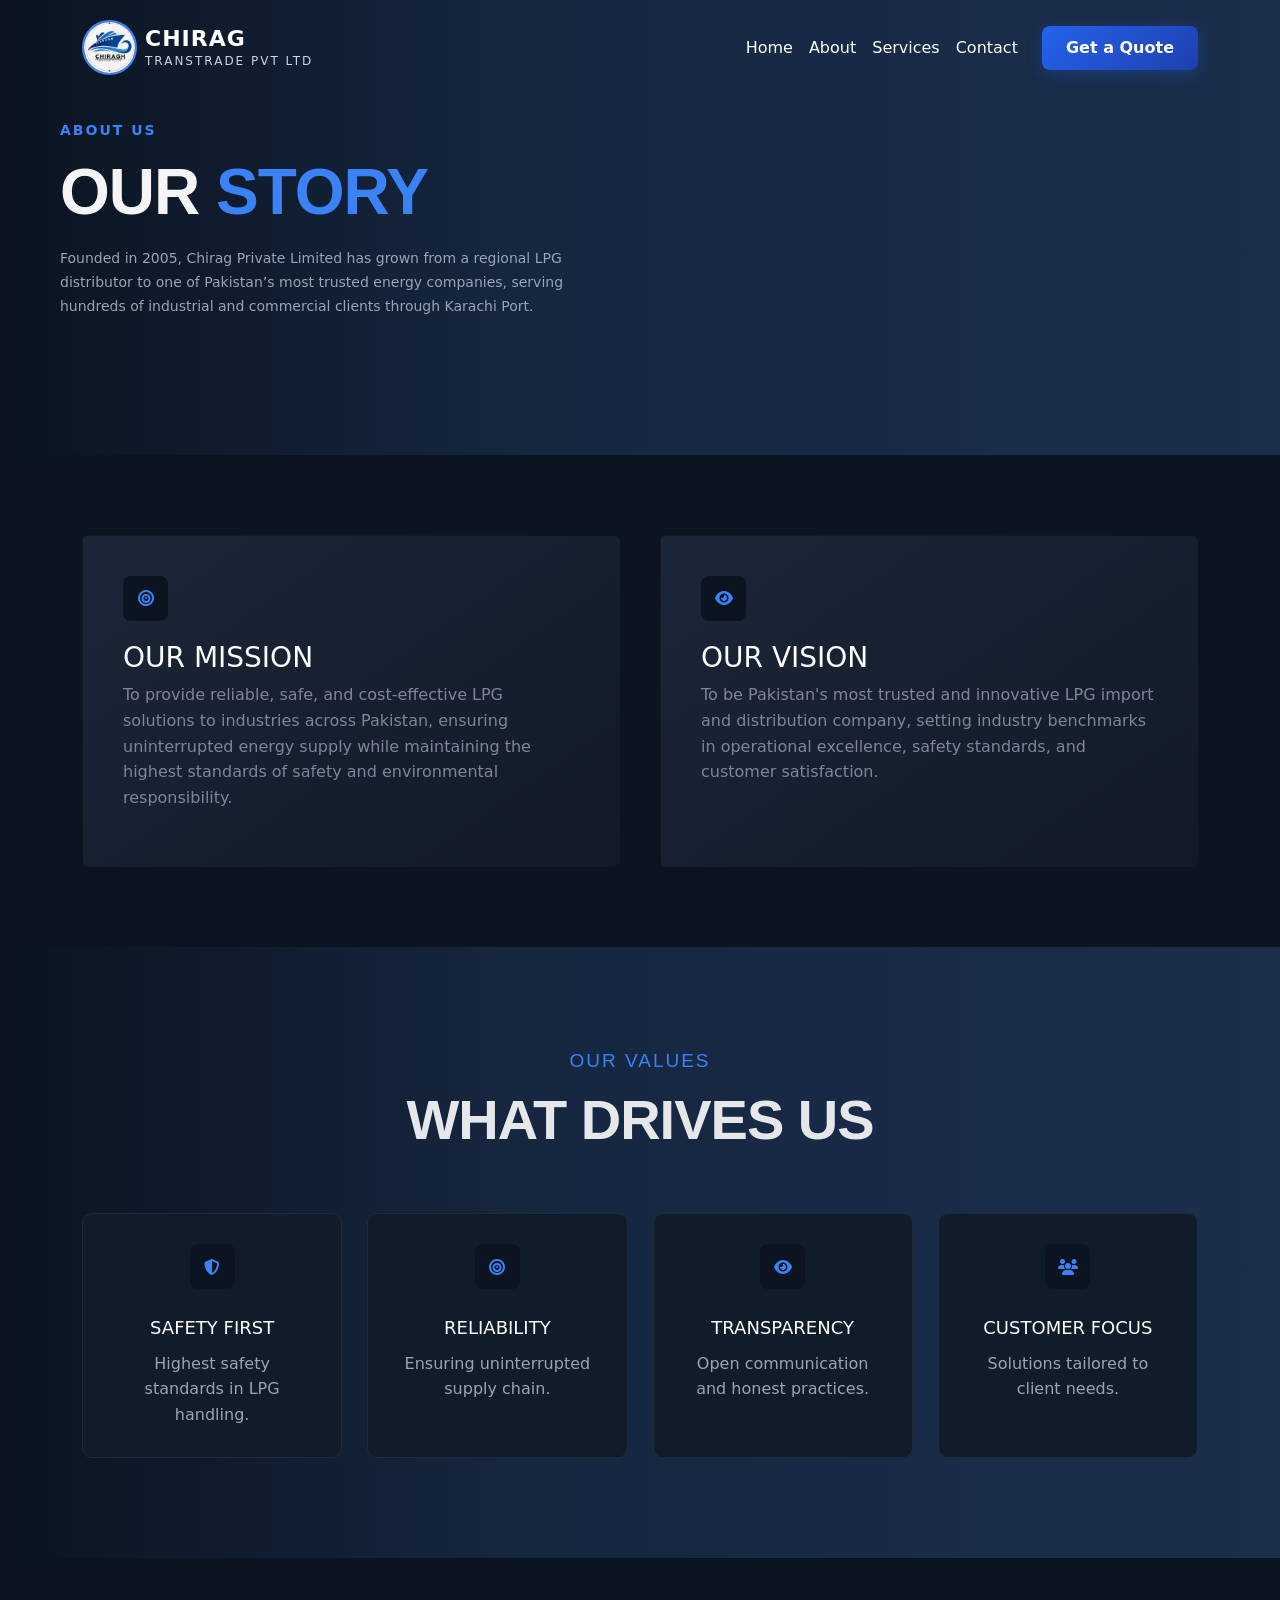
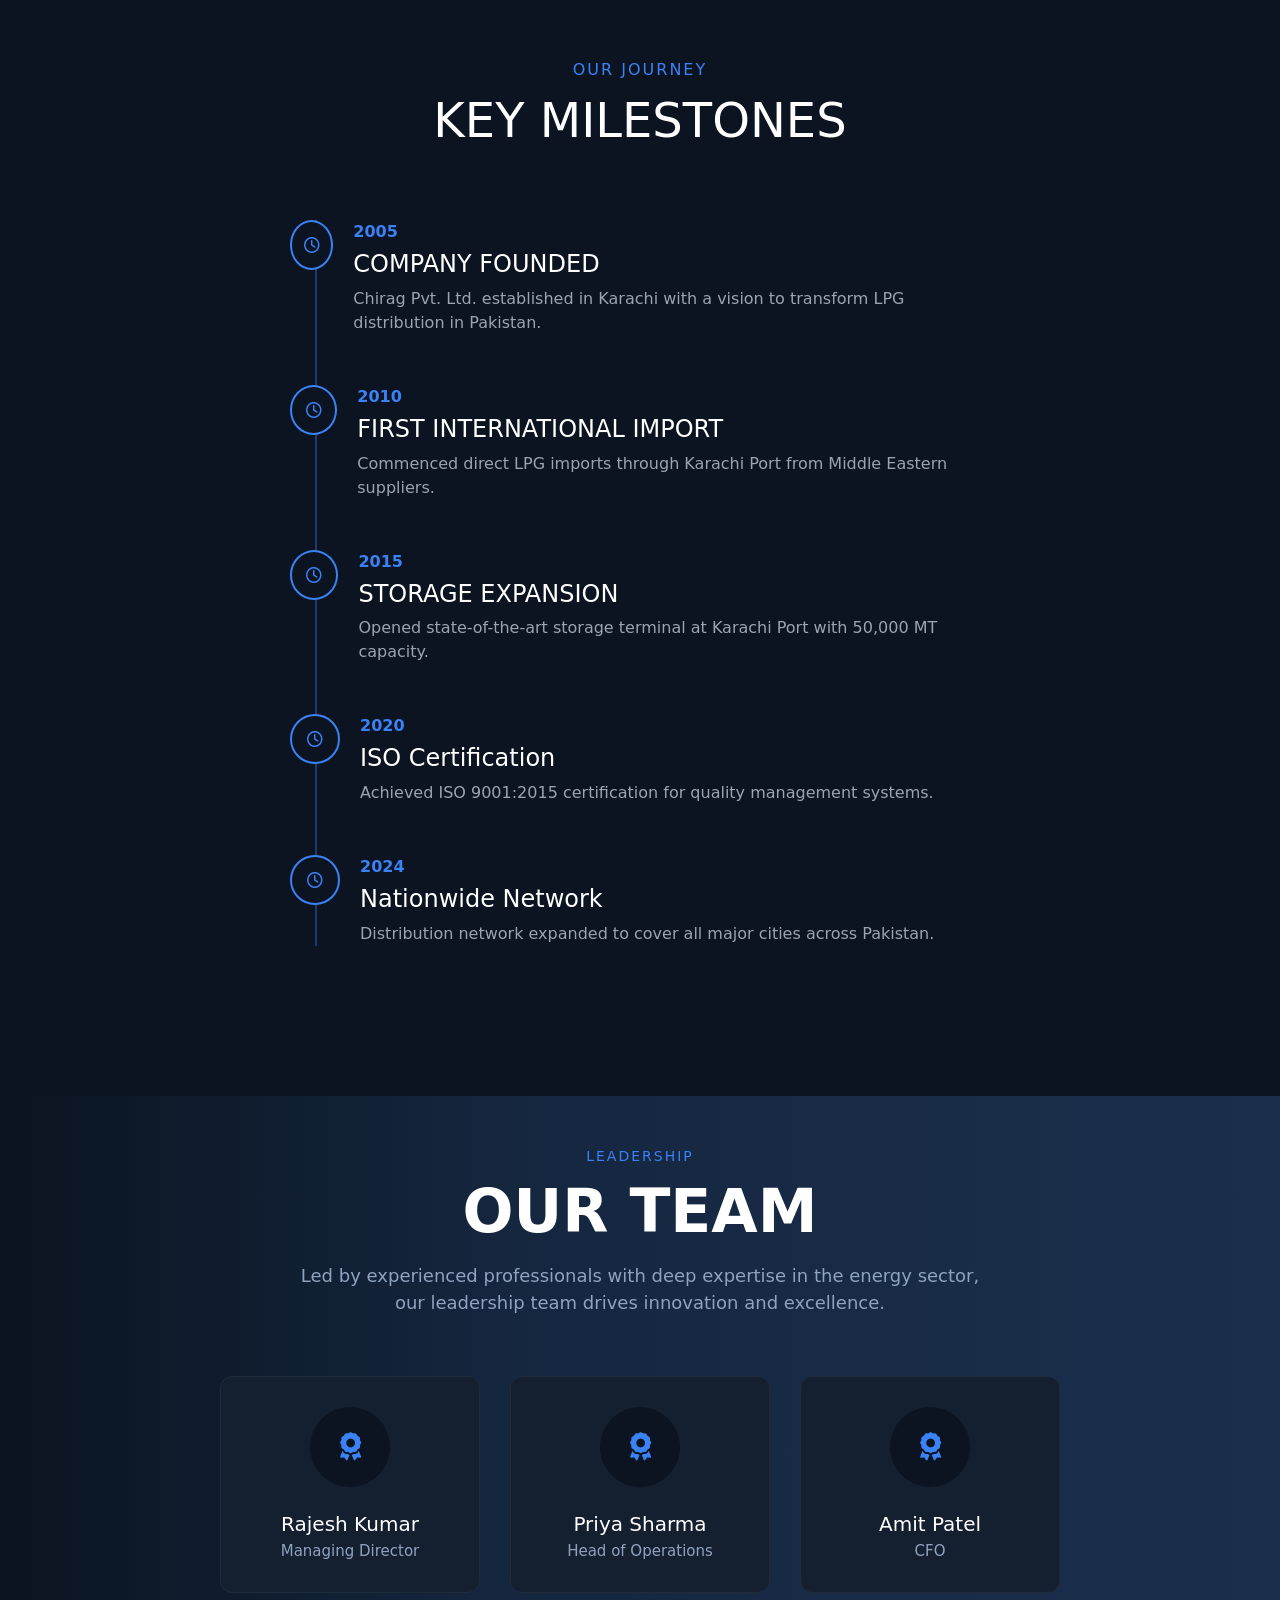
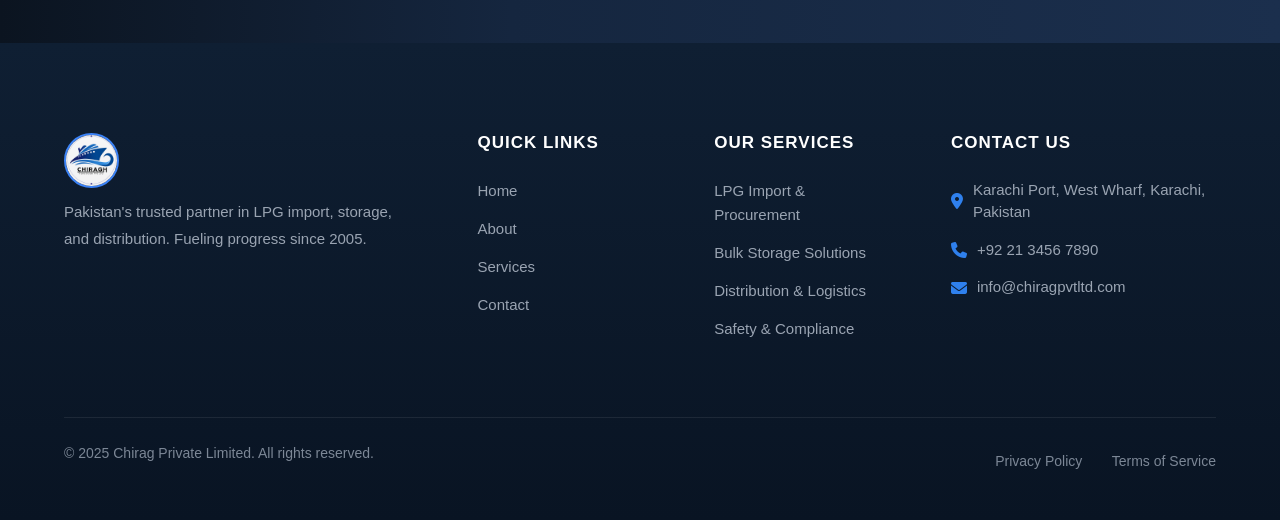
==== commit 363d64f0: "fixing mobile view about" ====
--- a/about.html
+++ b/about.html
@@ -122,9 +122,9 @@
 
 <!-- VALUES -->
 
+<section class="values">
+
 <div class="container">
-
-<section class="values">
 
 <div class="values-header">
 
@@ -189,10 +189,10 @@
 
 </div>
 
-
+</div>
 
 </section>
-</div>
+
 
 
 <!-- TIMELINE -->
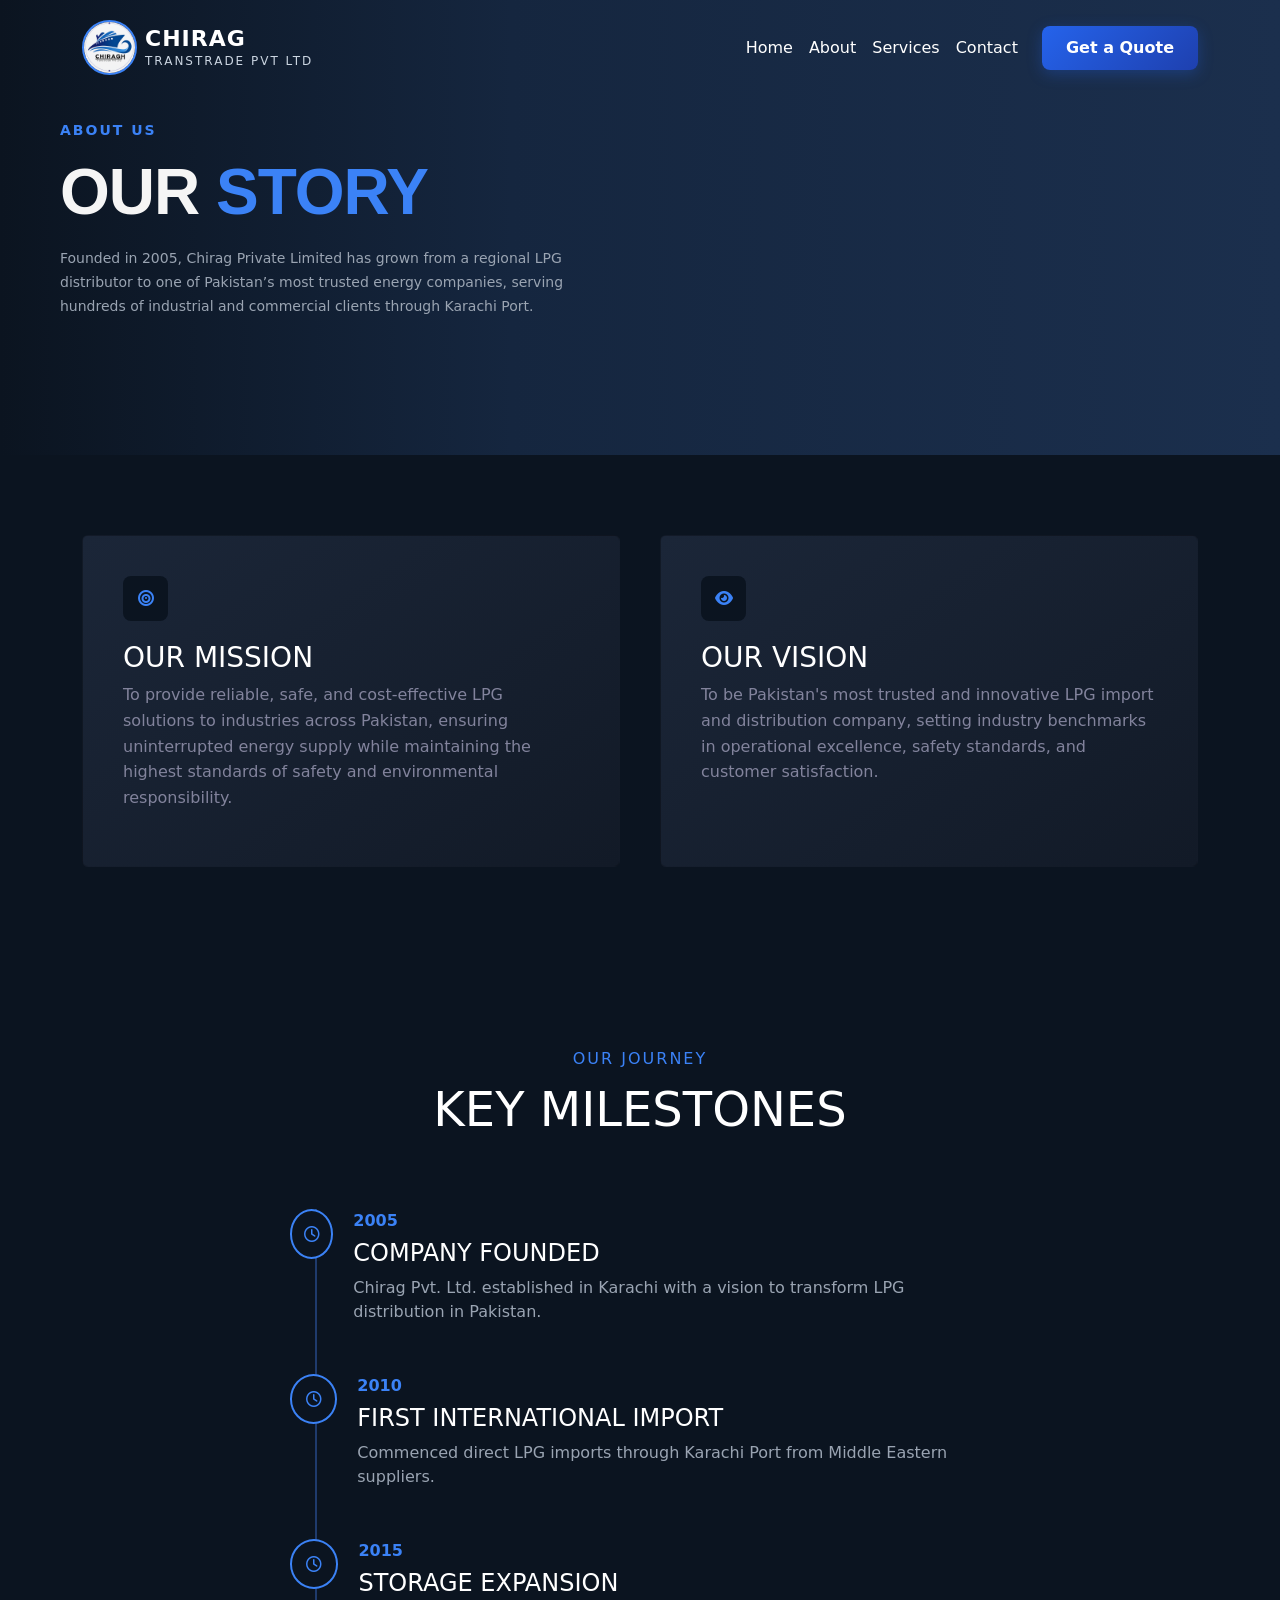
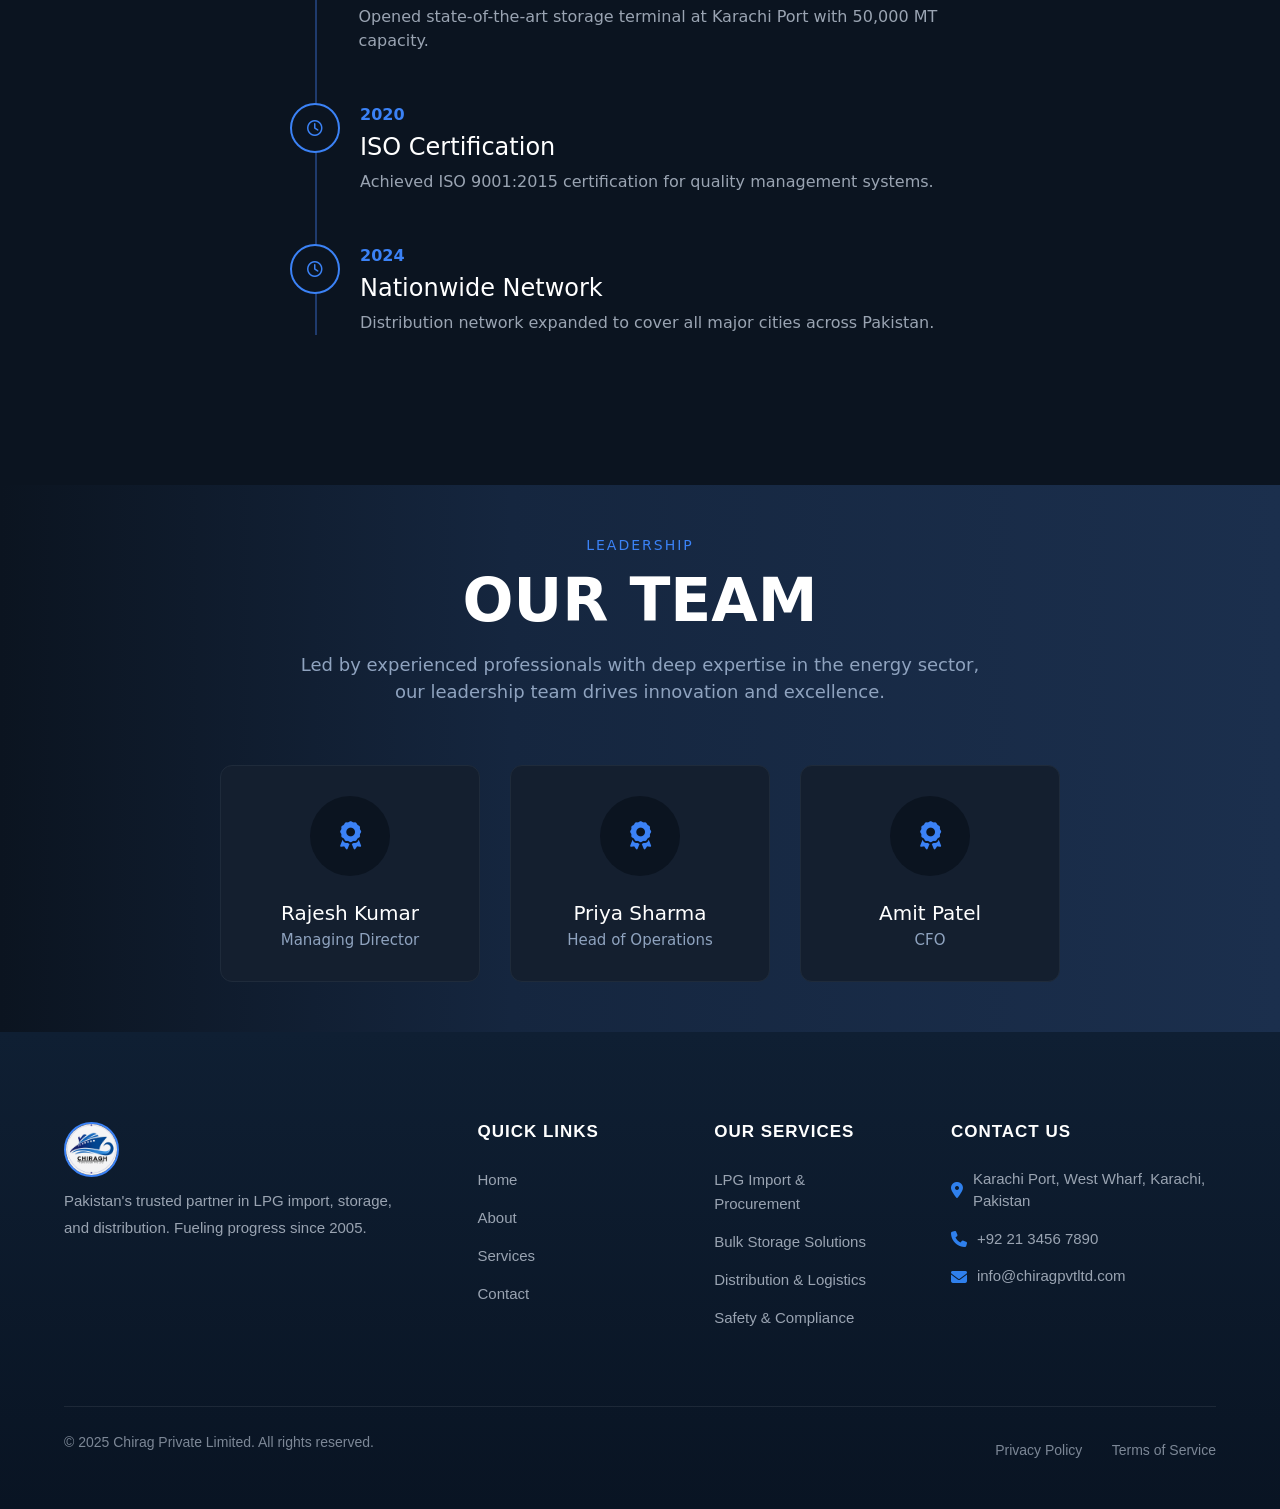
==== commit caf01074: "fixing mobile view about" ====
--- a/about.html
+++ b/about.html
@@ -122,7 +122,7 @@
 
 <!-- VALUES -->
 
-<section class="values">
+<!-- <section class="values">
 
 <div class="container">
 
@@ -191,7 +191,7 @@
 
 </div>
 
-</section>
+</section> -->
 
 
 
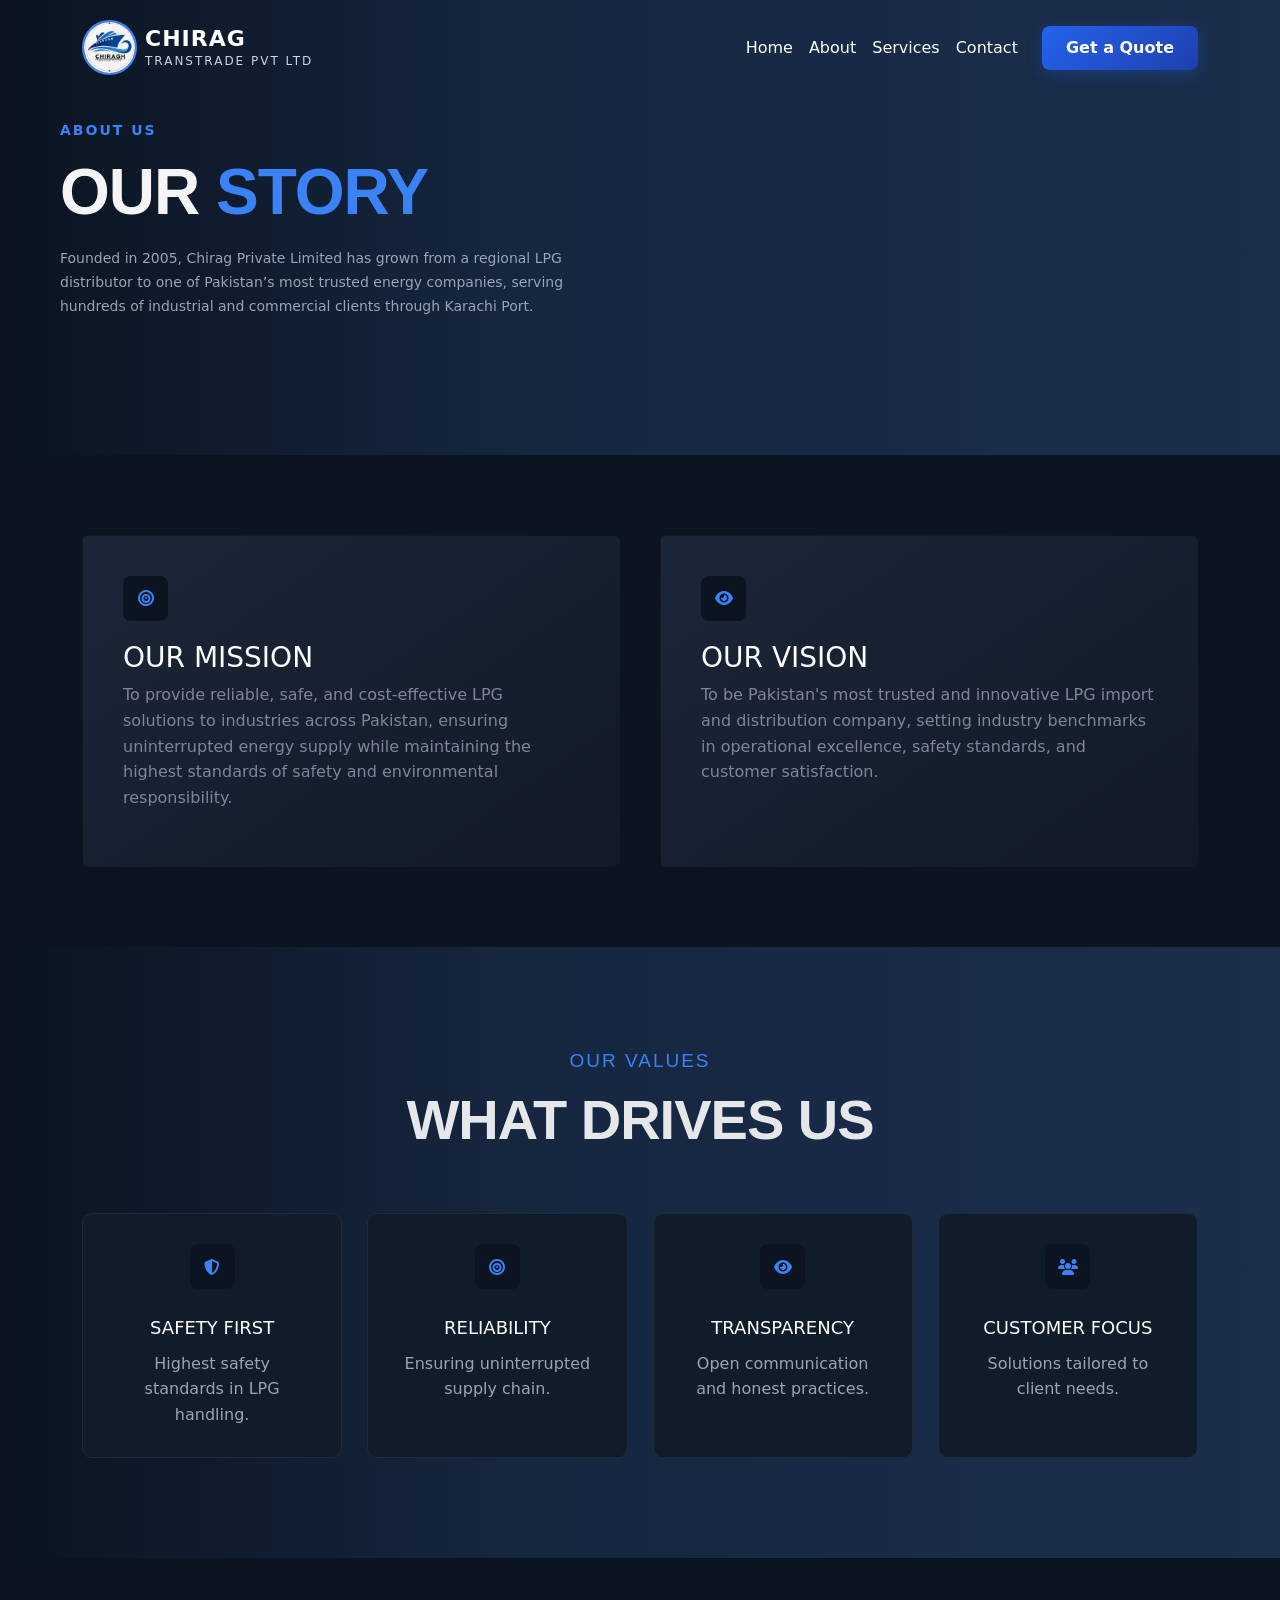
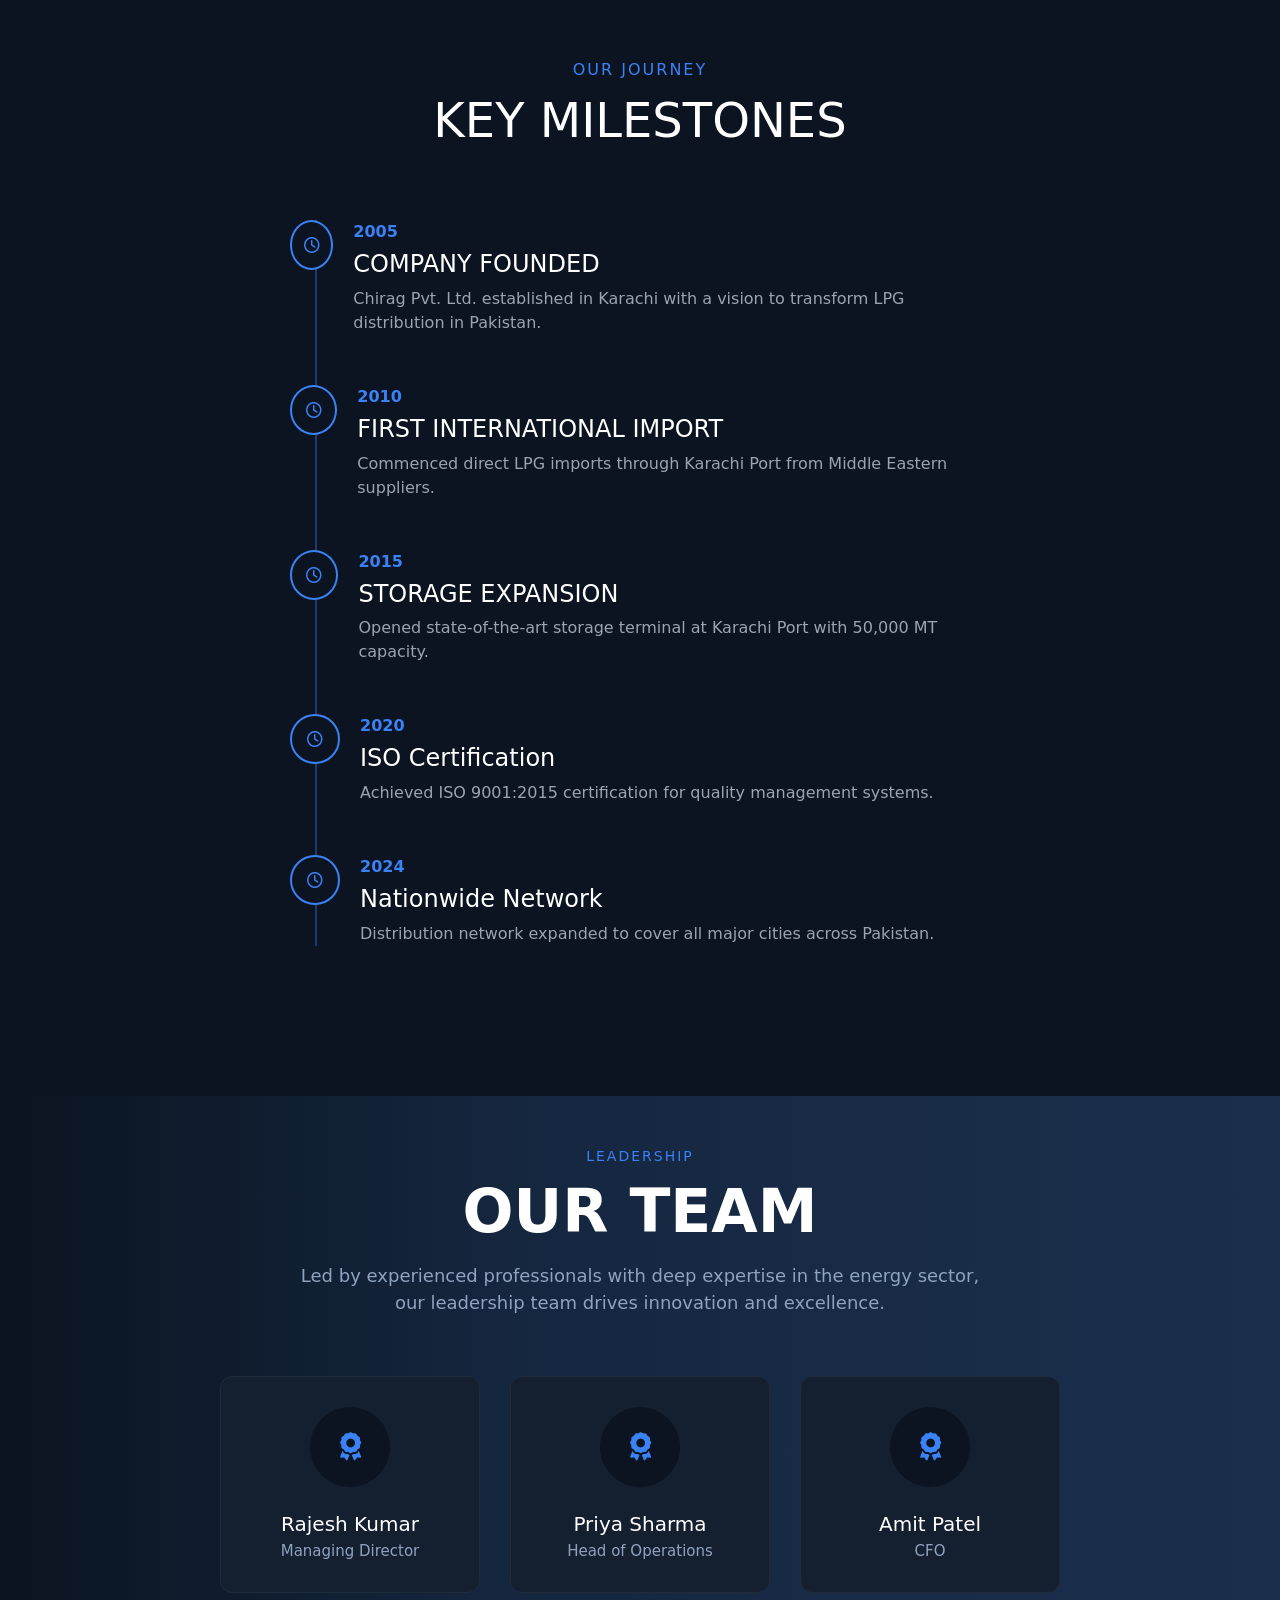
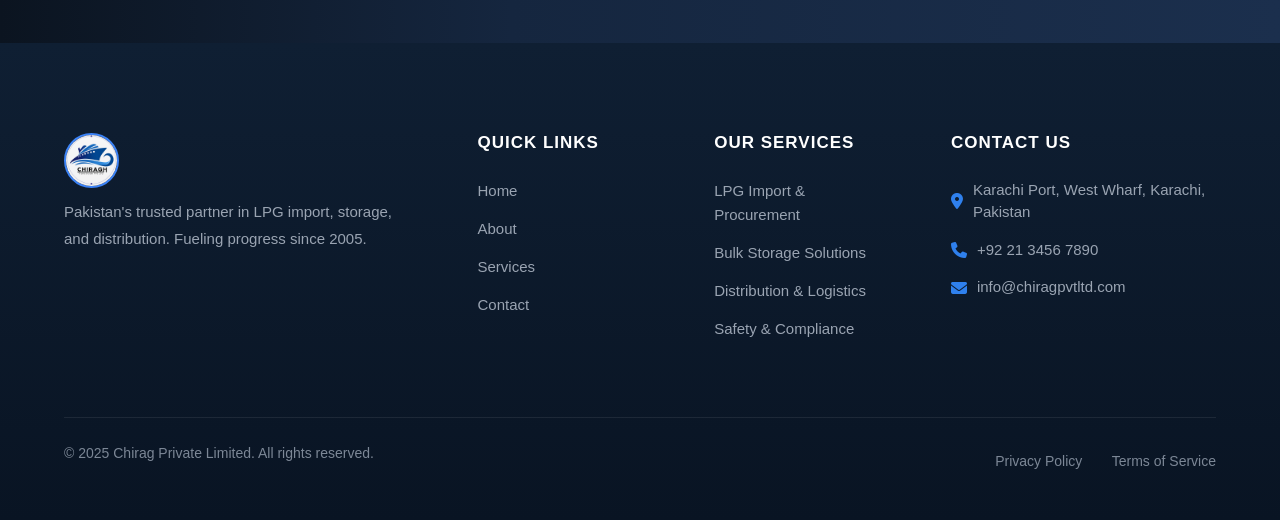
==== commit f13a83ae: "fixing mobile view about" ====
--- a/about.html
+++ b/about.html
@@ -3,444 +3,445 @@
 
 <head>
 
-<meta charset="UTF-8">
-<meta name="viewport" content="width=device-width, initial-scale=1.0">
-
-<title>About</title>
-
-   <link rel="stylesheet" href="css/aboutstyle.css">
-
-<link rel="stylesheet"
-href="https://cdnjs.cloudflare.com/ajax/libs/font-awesome/6.5.0/css/all.min.css">
-<link href="https://fonts.googleapis.com/css2?family=Montserrat:wght@400;600;700;800&display=swap" rel="stylesheet">
-
- <!-- links index -->
-      <link rel="stylesheet" href="css/services.css">
-<link href="https://unpkg.com/aos@2.3.1/dist/aos.css" rel="stylesheet">
-<link href="https://cdn.jsdelivr.net/npm/bootstrap@5.3.2/dist/css/bootstrap.min.css" rel="stylesheet">
-<link href="https://cdn.jsdelivr.net/npm/bootstrap-icons@1.11.1/font/bootstrap-icons.css" rel="stylesheet">
-<link rel="stylesheet" href="css/navbar.css" />
-<!-- end -->
+  <meta charset="UTF-8">
+  <meta name="viewport" content="width=device-width, initial-scale=1.0">
+
+  <title>About</title>
+
+  <link rel="stylesheet" href="css/aboutstyle.css">
+
+  <link rel="stylesheet" href="https://cdnjs.cloudflare.com/ajax/libs/font-awesome/6.5.0/css/all.min.css">
+  <link href="https://fonts.googleapis.com/css2?family=Montserrat:wght@400;600;700;800&display=swap" rel="stylesheet">
+
+  <!-- links index -->
+  <link rel="stylesheet" href="css/services.css">
+  <link href="https://unpkg.com/aos@2.3.1/dist/aos.css" rel="stylesheet">
+  <link href="https://cdn.jsdelivr.net/npm/bootstrap@5.3.2/dist/css/bootstrap.min.css" rel="stylesheet">
+  <link href="https://cdn.jsdelivr.net/npm/bootstrap-icons@1.11.1/font/bootstrap-icons.css" rel="stylesheet">
+  <link rel="stylesheet" href="css/navbar.css" />
+  <!-- end -->
 </head>
 
 <body>
-<!-- nav -->
-<nav class="navbar navbar-expand-lg navbar-dark fixed-top">
-<div class="container">
-<a class="navbar-brand d-flex align-items-center" href="#">
- <img src="images/logo.png" alt="Logo" class="brand-logo">
-
-  <div class="brand-text ms-2">
-    <span class="brand-main">CHIRAG</span>
-    <span class="brand-sub">TRANSTRADE PVT LTD</span>
+  <!-- nav -->
+  <nav class="navbar navbar-expand-lg navbar-dark fixed-top">
+    <div class="container">
+      <a class="navbar-brand d-flex align-items-center" href="#">
+        <img src="images/logo.png" alt="Logo" class="brand-logo">
+
+        <div class="brand-text ms-2">
+          <span class="brand-main">CHIRAG</span>
+          <span class="brand-sub">TRANSTRADE PVT LTD</span>
+        </div>
+      </a>
+      <button class="navbar-toggler" type="button" data-bs-toggle="collapse" data-bs-target="#nav">
+        <span class="navbar-toggler-icon"></span>
+      </button>
+
+      <div class="collapse navbar-collapse" id="nav">
+        <button class="menu-close" data-bs-toggle="collapse" data-bs-target="#nav">
+          ✕
+        </button>
+        <ul class="navbar-nav ms-auto align-items-lg-center">
+          <li class="nav-item"><a class="nav-link" href="index.html">Home</a></li>
+          <li class="nav-item"><a class="nav-link" href="about.html">About</a></li>
+          <li class="nav-item"><a class="nav-link" href="service.html">Services</a></li>
+          <li class="nav-item"><a class="nav-link" href="contact.html">Contact</a></li>
+          <li class="nav-item ms-lg-3">
+            <a class="btn btn-gradient" href="#">Get a Quote</a>
+          </li>
+        </ul>
+      </div>
+    </div>
+  </nav>
+  <!-- HERO -->
+
+  <section class="about-hero">
+
+    <div class="container">
+
+      <p class="about-label">ABOUT US</p>
+
+      <h1 class="about-title">
+        OUR <span>STORY</span>
+      </h1>
+
+      <p class="about-text">
+        Founded in 2005, Chirag Private Limited has grown from a regional LPG distributor
+        to one of Pakistan’s most trusted energy companies, serving hundreds of industrial
+        and commercial clients through Karachi Port.
+      </p>
+
+    </div>
+
+  </section>
+
+
+
+  <!-- MISSION VISION -->
+
+  <section class="mission">
+
+    <div class="container mission-grid">
+
+      <div class="card">
+
+        <div class="icon">
+          <i class="fa-solid fa-bullseye"></i>
+        </div>
+        <h3>OUR MISSION</h3>
+        <p>
+          To provide reliable, safe, and cost-effective LPG solutions to industries across Pakistan, ensuring
+          uninterrupted energy supply while maintaining the highest standards of safety and environmental
+          responsibility.
+        </p>
+
+      </div>
+
+
+      <div class="card">
+
+        <div class="icon">
+          <i class="fa-solid fa-eye"></i>
+        </div>
+
+        <h3>OUR VISION</h3>
+
+        <p>
+          To be Pakistan's most trusted and innovative LPG import and distribution company, setting industry
+          benchmarks in operational excellence, safety standards, and customer satisfaction.
+        </p>
+
+      </div>
+
+    </div>
+
+  </section>
+
+
+
+  <!-- VALUES -->
+
+  <section class="values">
+
+    <div class="container">
+
+      <div class="values-header">
+
+        <p class="section-label">OUR VALUES</p>
+        <h2 class="section-title">
+          WHAT DRIVES US
+        </h2>
+      </div>
+      <div class="values-grid">
+
+
+        <div class="value-card">
+
+          <div class="icon">
+            <i class="fa-solid fa-shield-halved"></i>
+          </div>
+
+          <h4>SAFETY FIRST</h4>
+
+          <p>Highest safety standards in LPG handling.</p>
+
+        </div>
+
+
+        <div class="value-card">
+
+          <div class="icon">
+            <i class="fa-solid fa-bullseye"></i>
+          </div>
+
+          <h4>RELIABILITY</h4>
+
+          <p>Ensuring uninterrupted supply chain.</p>
+
+        </div>
+
+
+        <div class="value-card">
+
+          <div class="icon">
+            <i class="fa-solid fa-eye"></i>
+          </div>
+
+          <h4>TRANSPARENCY</h4>
+
+          <p>Open communication and honest practices.</p>
+
+        </div>
+
+
+        <div class="value-card">
+
+          <div class="icon">
+            <i class="fa-solid fa-users"></i>
+          </div>
+
+          <h4>CUSTOMER FOCUS</h4>
+
+          <p>Solutions tailored to client needs.</p>
+
+        </div>
+
+      </div>
+
+    </div>
+
+  </section>
+
+
+
+  <!-- TIMELINE -->
+
+  <section class="timeline-section">
+
+    <div class="container">
+
+      <p class="timeline-label">OUR JOURNEY</p>
+      <h2 class="timeline-title">KEY MILESTONES</h2>
+
+      <div class="timeline">
+
+        <div class="timeline-item">
+
+          <div class="timeline-icon">
+            <i class="fa-regular fa-clock"></i>
+          </div>
+
+          <div class="timeline-content">
+
+            <span class="year">2005</span>
+
+            <h4>COMPANY FOUNDED</h4>
+
+            <p>Chirag Pvt. Ltd. established in Karachi with a vision to transform LPG distribution in Pakistan.</p>
+
+          </div>
+
+        </div>
+
+
+        <div class="timeline-item">
+
+          <div class="timeline-icon">
+            <i class="fa-regular fa-clock"></i>
+          </div>
+
+          <div class="timeline-content">
+
+            <span class="year">2010</span>
+
+            <h4>FIRST INTERNATIONAL IMPORT</h4>
+
+            <p>Commenced direct LPG imports through Karachi Port from Middle Eastern suppliers.</p>
+
+          </div>
+
+        </div>
+
+
+        <div class="timeline-item">
+
+          <div class="timeline-icon">
+            <i class="fa-regular fa-clock"></i>
+          </div>
+
+          <div class="timeline-content">
+
+            <span class="year">2015</span>
+
+            <h4>STORAGE EXPANSION</h4>
+
+            <p>Opened state-of-the-art storage terminal at Karachi Port with 50,000 MT capacity.</p>
+
+          </div>
+
+        </div>
+
+
+        <div class="timeline-item">
+
+          <div class="timeline-icon">
+            <i class="fa-regular fa-clock"></i>
+          </div>
+
+          <div class="timeline-content">
+
+            <span class="year">2020</span>
+
+            <h4>ISO Certification</h4>
+
+            <p>Achieved ISO 9001:2015 certification for quality management systems.</p>
+
+          </div>
+
+        </div>
+
+
+        <div class="timeline-item">
+
+          <div class="timeline-icon">
+            <i class="fa-regular fa-clock"></i>
+          </div>
+
+          <div class="timeline-content">
+
+            <span class="year">2024</span>
+
+            <h4>Nationwide Network</h4>
+
+            <p>Distribution network expanded to cover all major cities across Pakistan.</p>
+
+          </div>
+
+        </div>
+      </div>
+
+    </div>
+
+  </section>
+
+
+
+  <!-- TEAM -->
+
+  <div class="team-name">
+    <div class="container text-center">
+
+      <p class="team-label">LEADERSHIP</p>
+
+      <h2 class="team-title">OUR TEAM</h2>
+
+      <p class="team-desc">
+        Led by experienced professionals with deep expertise in the energy sector,
+        our leadership team drives innovation and excellence.
+      </p>
+
+    </div>
+    <div class="team-row">
+
+      <div class="team-card">
+        <div class="team-icon">
+          <i class="fa-solid fa-award"></i>
+        </div>
+        <h4>Rajesh Kumar</h4>
+        <p>Managing Director</p>
+      </div>
+
+      <div class="team-card">
+        <div class="team-icon">
+          <i class="fa-solid fa-award"></i>
+        </div>
+        <h4>Priya Sharma</h4>
+        <p>Head of Operations</p>
+      </div>
+
+      <div class="team-card">
+        <div class="team-icon">
+          <i class="fa-solid fa-award"></i>
+        </div>
+        <h4>Amit Patel</h4>
+        <p>CFO</p>
+      </div>
+
+    </div>
   </div>
-</a>
-<button class="navbar-toggler" type="button" data-bs-toggle="collapse" data-bs-target="#nav">
-<span class="navbar-toggler-icon"></span>
-</button>
-
-<div class="collapse navbar-collapse" id="nav">
-  <button class="menu-close" data-bs-toggle="collapse" data-bs-target="#nav">
-✕
-</button>
-<ul class="navbar-nav ms-auto align-items-lg-center">
-<li class="nav-item"><a class="nav-link" href="index.html">Home</a></li>
-<li class="nav-item"><a class="nav-link" href="about.html">About</a></li>
-<li class="nav-item"><a class="nav-link" href="service.html">Services</a></li>
-<li class="nav-item"><a class="nav-link" href="contact.html">Contact</a></li>
-<li class="nav-item ms-lg-3">
-<a class="btn btn-gradient" href="#">Get a Quote</a>
-</li>
-</ul>
-</div>
-</div>
-</nav>
-<!-- HERO -->
-
-<section class="about-hero">
-
-<div class="container">
-
-<p class="about-label">ABOUT US</p>
-
-<h1 class="about-title">
-OUR <span>STORY</span>
-</h1>
-
-<p class="about-text">
-Founded in 2005, Chirag Private Limited has grown from a regional LPG distributor 
-to one of Pakistan’s most trusted energy companies, serving hundreds of industrial 
-and commercial clients through Karachi Port.
-</p>
-
-</div>
-
-</section>
-
-
-
-<!-- MISSION VISION -->
-
-<section class="mission">
-
-<div class="container mission-grid">
-
-<div class="card">
-
-<div class="icon">
-<i class="fa-solid fa-bullseye"></i>
-</div>
-<h3>OUR MISSION</h3>
-<p>
-To provide reliable, safe, and cost-effective LPG solutions to industries across Pakistan, ensuring
- uninterrupted energy supply while maintaining the highest standards of safety and environmental responsibility.
-</p>
-
-</div>
-
-
-<div class="card">
-
-<div class="icon">
-<i class="fa-solid fa-eye"></i>
-</div>
-
-<h3>OUR VISION</h3>
-
-<p>
-To be Pakistan's most trusted and innovative LPG import and distribution company, setting industry
- benchmarks in operational excellence, safety standards, and customer satisfaction.
-</p>
-
-</div>
-
-</div>
-
-</section>
-
-
-
-<!-- VALUES -->
-
-<!-- <section class="values">
-
-<div class="container">
-
-<div class="values-header">
-
-<p class="section-label">OUR VALUES</p>
-<h2 class="section-title">
-WHAT DRIVES US
-</h2>
-</div>
-<div class="values-grid">
-
-
-<div class="value-card">
-
-<div class="icon">
-<i class="fa-solid fa-shield-halved"></i>
-</div>
-
-<h4>SAFETY FIRST</h4>
-
-<p>Highest safety standards in LPG handling.</p>
-
-</div>
-
-
-<div class="value-card">
-
-<div class="icon">
-<i class="fa-solid fa-bullseye"></i>
-</div>
-
-<h4>RELIABILITY</h4>
-
-<p>Ensuring uninterrupted supply chain.</p>
-
-</div>
-
-
-<div class="value-card">
-
-<div class="icon">
-<i class="fa-solid fa-eye"></i>
-</div>
-
-<h4>TRANSPARENCY</h4>
-
-<p>Open communication and honest practices.</p>
-
-</div>
-
-
-<div class="value-card">
-
-<div class="icon">
-<i class="fa-solid fa-users"></i>
-</div>
-
-<h4>CUSTOMER FOCUS</h4>
-
-<p>Solutions tailored to client needs.</p>
-
-</div>
-
-</div>
-
-</div>
-
-</section> -->
-
-
-
-<!-- TIMELINE -->
-
-<section class="timeline-section">
-
-<div class="container">
-
-<p class="timeline-label">OUR JOURNEY</p>
-<h2 class="timeline-title">KEY MILESTONES</h2>
-
-<div class="timeline">
-
-<div class="timeline-item">
-
-<div class="timeline-icon">
-<i class="fa-regular fa-clock"></i>
-</div>
-
-<div class="timeline-content">
-
-<span class="year">2005</span>
-
-<h4>COMPANY FOUNDED</h4>
-
-<p>Chirag Pvt. Ltd. established in Karachi with a vision to transform LPG distribution in Pakistan.</p>
-
-</div>
-
-</div>
-
-
-<div class="timeline-item">
-
-<div class="timeline-icon">
-<i class="fa-regular fa-clock"></i>
-</div>
-
-<div class="timeline-content">
-
-<span class="year">2010</span>
-
-<h4>FIRST INTERNATIONAL IMPORT</h4>
-
-<p>Commenced direct LPG imports through Karachi Port from Middle Eastern suppliers.</p>
-
-</div>
-
-</div>
-
-
-<div class="timeline-item">
-
-<div class="timeline-icon">
-<i class="fa-regular fa-clock"></i>
-</div>
-
-<div class="timeline-content">
-
-<span class="year">2015</span>
-
-<h4>STORAGE EXPANSION</h4>
-
-<p>Opened state-of-the-art storage terminal at Karachi Port with 50,000 MT capacity.</p>
-
-</div>
-
-</div>
-
-
-<div class="timeline-item">
-
-<div class="timeline-icon">
-<i class="fa-regular fa-clock"></i>
-</div>
-
-<div class="timeline-content">
-
-<span class="year">2020</span>
-
-<h4>ISO Certification</h4>
-
-<p>Achieved ISO 9001:2015 certification for quality management systems.</p>
-
-</div>
-
-</div>
-
-
-<div class="timeline-item">
-
-<div class="timeline-icon">
-<i class="fa-regular fa-clock"></i>
-</div>
-
-<div class="timeline-content">
-
-<span class="year">2024</span>
-
-<h4>Nationwide Network</h4>
-
-<p>Distribution network expanded to cover all major cities across Pakistan.</p>
-
-</div>
-
-</div>
-</div>
-
-</div>
-
-</section>
-
-
-
-<!-- TEAM -->
-
-<div class="team-name">
-<div class="container text-center">
-
-<p class="team-label">LEADERSHIP</p>
-
-<h2 class="team-title">OUR TEAM</h2>
-
-<p class="team-desc">
-Led by experienced professionals with deep expertise in the energy sector,
-our leadership team drives innovation and excellence.
-</p>
-
-</div>
-<div class="team-row">
-
-<div class="team-card">
-<div class="team-icon">
-<i class="fa-solid fa-award"></i>
-</div>
-<h4>Rajesh Kumar</h4>
-<p>Managing Director</p>
-</div>
-
-<div class="team-card">
-<div class="team-icon">
-<i class="fa-solid fa-award"></i>
-</div>
-<h4>Priya Sharma</h4>
-<p>Head of Operations</p>
-</div>
-
-<div class="team-card">
-<div class="team-icon">
-<i class="fa-solid fa-award"></i>
-</div>
-<h4>Amit Patel</h4>
-<p>CFO</p>
-</div>
-
-</div>
-</div>
-<!-- footer -->
-<footer>
-
-<div class="footer-container">
-
-<!-- BRAND -->
-<div class="footer-brand">
-<img src="images/logo.png">
-  <!-- <div class="brand-textF ms-2">
+  <!-- footer -->
+  <footer>
+
+    <div class="footer-container">
+
+      <!-- BRAND -->
+      <div class="footer-brand">
+        <img src="images/logo.png">
+        <!-- <div class="brand-textF ms-2">
     <span class="brand-mainF">CHIRAG</span>
     <span class="brand-subF">TRANSTRADE PVT LTD</span>
   </div> -->
-<p>
-Pakistan's trusted partner in LPG import, storage,
-and distribution. Fueling progress since 2005.
-</p>
-</div>
-
-
-<!-- QUICK LINKS -->
-<div>
-
-<h3 class="footer-title">QUICK LINKS</h3>
-
-<ul class="footer-links">
-<li><a href="index.html">Home</a></li>
-<li><a href="about.html">About</a></li>
-<li><a href="service.html">Services</a></li>
-<li><a href="contact.html">Contact</a></li>
-</ul>
-
-</div>
-
-
-<!-- SERVICES -->
-<div>
-
-<h3 class="footer-title">OUR SERVICES</h3>
-
-<ul class="footer-links">
-<li><a href="index.html">LPG Import & Procurement</a></li>
-<li><a href="index.html">Bulk Storage Solutions</a></li>
-<li><a href="index.html">Distribution & Logistics</a></li>
-<li><a href="index.html">Safety & Compliance</a></li>
-</ul>
-
-</div>
-
-
-<!-- CONTACT -->
-<div class="footer-contact">
-
-<h3 class="footer-title">CONTACT US</h3>
-
-<p>
-<i class="fa-solid fa-location-dot"></i>
-Karachi Port, West Wharf, Karachi, Pakistan
-</p>
-
-<p>
-<i class="fa-solid fa-phone"></i>
-+92 21 3456 7890
-</p>
-
-<p>
-<i class="fa-solid fa-envelope"></i>
-info@chiragpvtltd.com
-</p>
-
-</div>
-
-</div>
-
-
-<!-- BOTTOM -->
-
-<div class="footer-bottom">
-
-<p>© 2025 Chirag Private Limited. All rights reserved.</p>
-
-<div class="footer-bottom-links">
-<a href="#">Privacy Policy</a>
-<a href="#">Terms of Service</a>
-</div>
-
-</div>
-
-</footer>
-<script src="https://unpkg.com/aos@2.3.1/dist/aos.js"></script>
-
-<script src="js/script.js"></script>
-<script src="https://cdn.jsdelivr.net/npm/bootstrap@5.3.0/dist/js/bootstrap.bundle.min.js"></script>
+        <p>
+          Pakistan's trusted partner in LPG import, storage,
+          and distribution. Fueling progress since 2005.
+        </p>
+      </div>
+
+
+      <!-- QUICK LINKS -->
+      <div>
+
+        <h3 class="footer-title">QUICK LINKS</h3>
+
+        <ul class="footer-links">
+          <li><a href="index.html">Home</a></li>
+          <li><a href="about.html">About</a></li>
+          <li><a href="service.html">Services</a></li>
+          <li><a href="contact.html">Contact</a></li>
+        </ul>
+
+      </div>
+
+
+      <!-- SERVICES -->
+      <div>
+
+        <h3 class="footer-title">OUR SERVICES</h3>
+
+        <ul class="footer-links">
+          <li><a href="index.html">LPG Import & Procurement</a></li>
+          <li><a href="index.html">Bulk Storage Solutions</a></li>
+          <li><a href="index.html">Distribution & Logistics</a></li>
+          <li><a href="index.html">Safety & Compliance</a></li>
+        </ul>
+
+      </div>
+
+
+      <!-- CONTACT -->
+      <div class="footer-contact">
+
+        <h3 class="footer-title">CONTACT US</h3>
+
+        <p>
+          <i class="fa-solid fa-location-dot"></i>
+          Karachi Port, West Wharf, Karachi, Pakistan
+        </p>
+
+        <p>
+          <i class="fa-solid fa-phone"></i>
+          +92 21 3456 7890
+        </p>
+
+        <p>
+          <i class="fa-solid fa-envelope"></i>
+          info@chiragpvtltd.com
+        </p>
+
+      </div>
+
+    </div>
+
+
+    <!-- BOTTOM -->
+
+    <div class="footer-bottom">
+
+      <p>© 2025 Chirag Private Limited. All rights reserved.</p>
+
+      <div class="footer-bottom-links">
+        <a href="#">Privacy Policy</a>
+        <a href="#">Terms of Service</a>
+      </div>
+
+    </div>
+
+  </footer>
+  <script src="https://unpkg.com/aos@2.3.1/dist/aos.js"></script>
+
+  <script src="js/script.js"></script>
+  <script src="https://cdn.jsdelivr.net/npm/bootstrap@5.3.0/dist/js/bootstrap.bundle.min.js"></script>
 </body>
+
 </html>
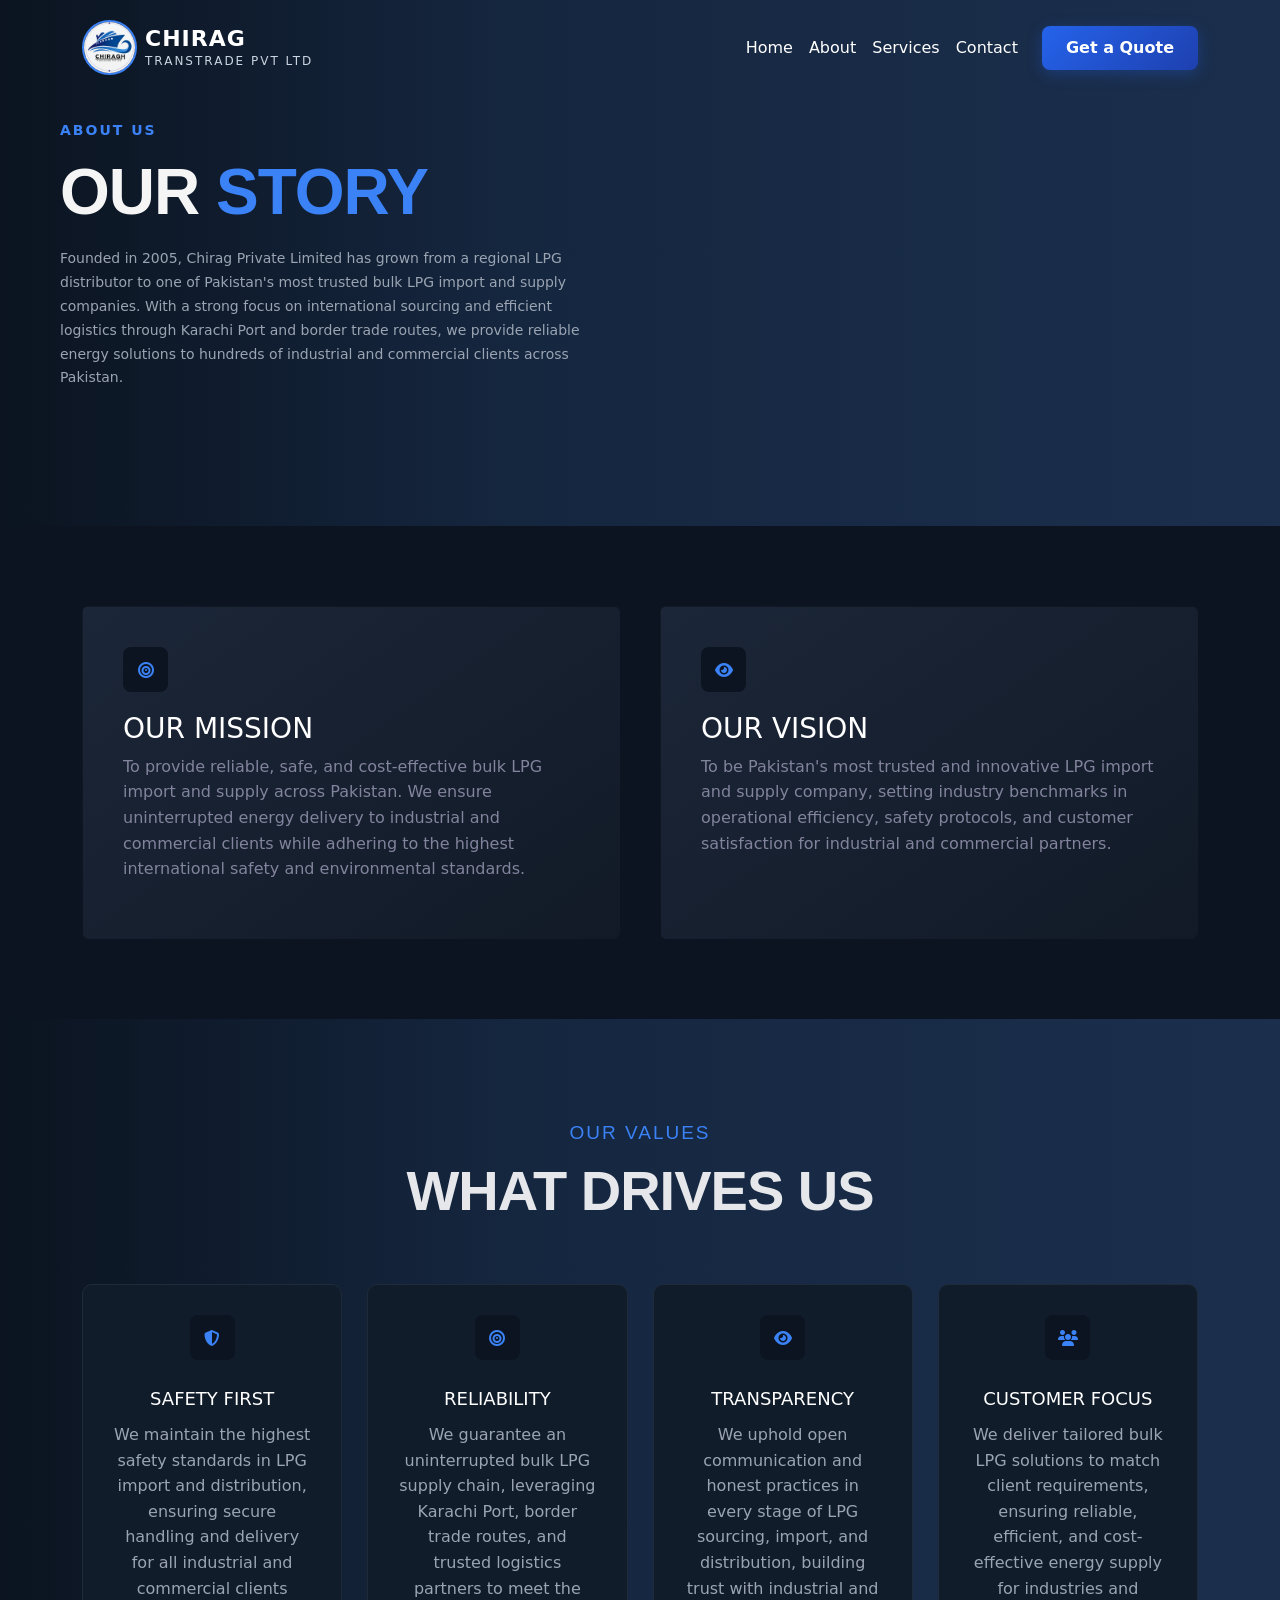
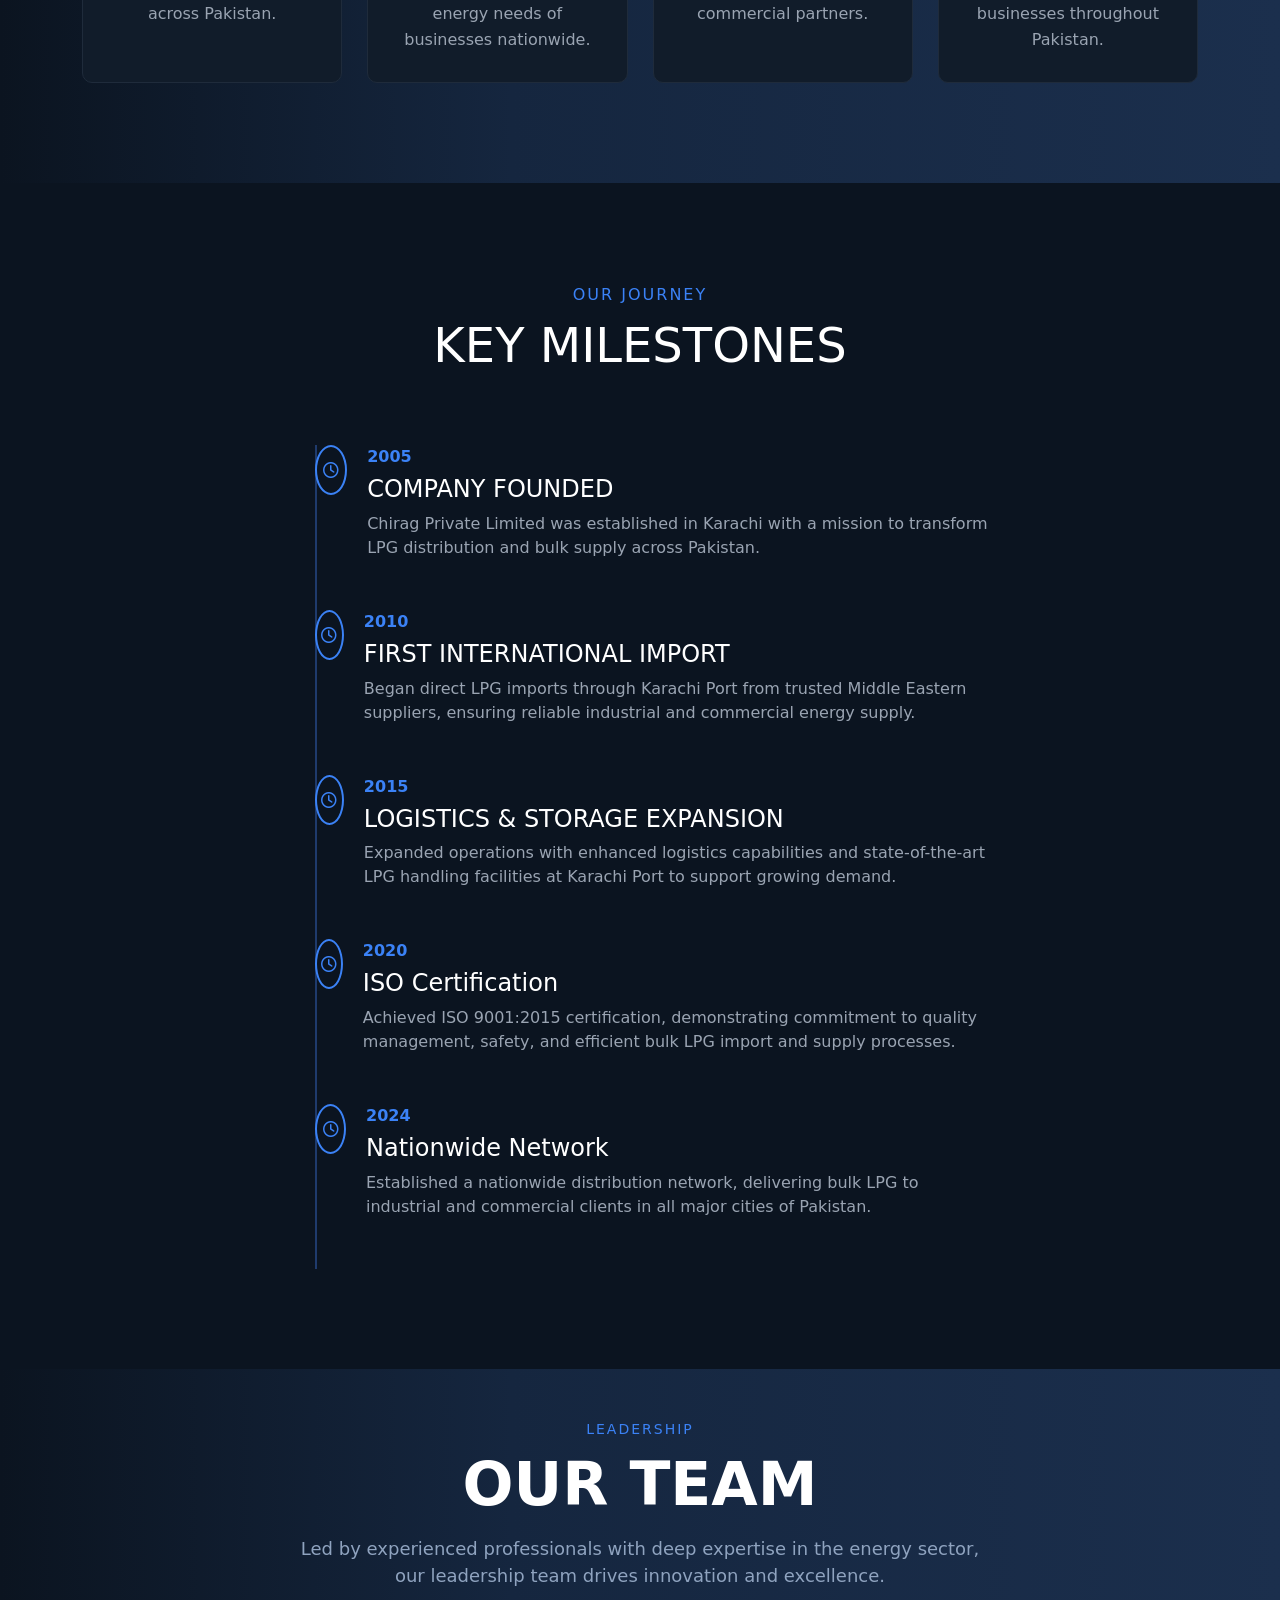
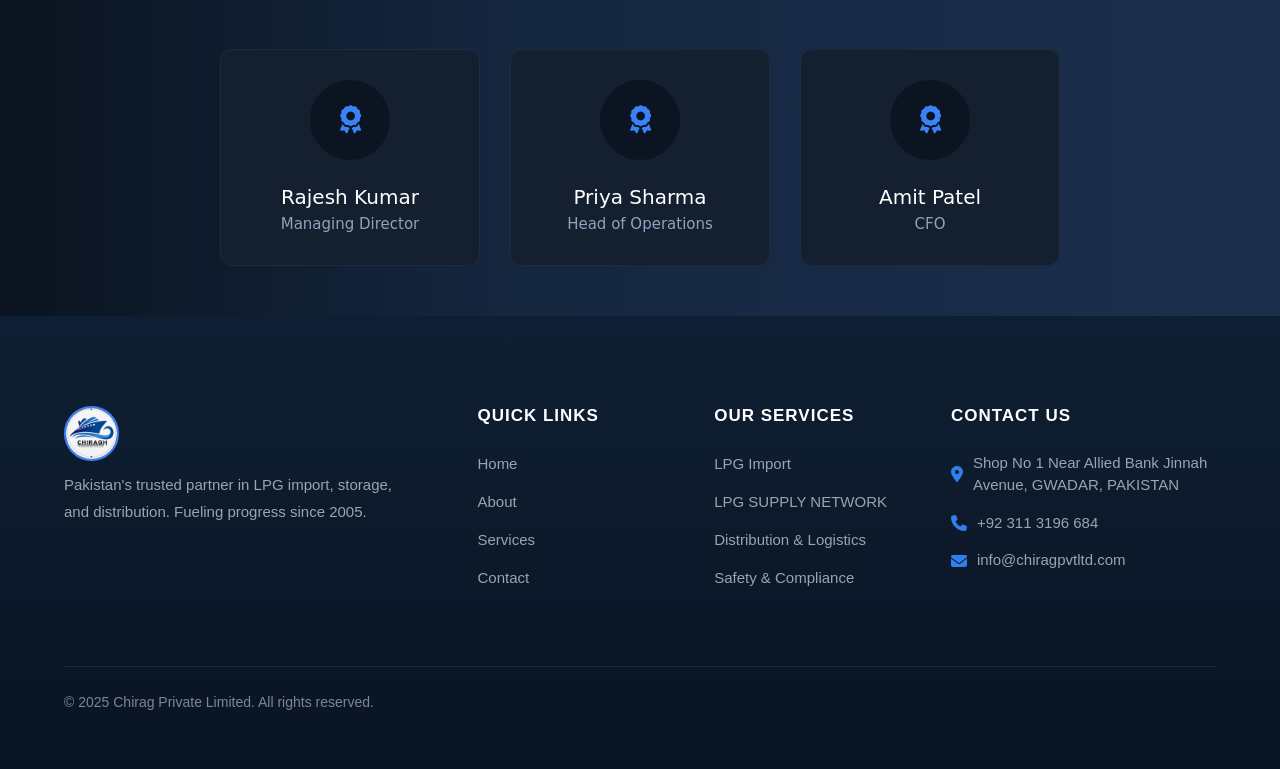
==== commit 839faaba: "added seo optimized data in index and about pages" ====
--- a/about.html
+++ b/about.html
@@ -2,11 +2,42 @@
 <html lang="en">
 
 <head>
-
   <meta charset="UTF-8">
   <meta name="viewport" content="width=device-width, initial-scale=1.0">
-
-  <title>About</title>
+  <title>LPG Import & Bulk Supply in Pakistan | Chirag Private Limited</title>
+
+  <meta name="description"
+    content="Chirag Private Limited specializes in LPG import and bulk supply across Pakistan through international sourcing, border trade routes, and Karachi Port operations.">
+
+  <meta name="keywords"
+    content="LPG import Pakistan, bulk LPG supply, LPG supplier Pakistan, LPG trading company, LPG import Karachi Port, LPG energy supply Pakistan, liquefied petroleum gas import">
+
+  <meta property="og:title" content="LPG Import & Bulk Supply in Pakistan | Chirag Private Limited">
+  <meta property="og:description"
+    content="Reliable LPG import and bulk supply for industrial and commercial clients across Pakistan via Karachi Port and international sourcing.">
+  <meta property="og:image" content="lpg-import-supply-logo.png">
+  <meta property="og:url" content="https://naddy706.github.io/LPG/index.html">
+  <meta name="twitter:card" content="summary_large_image">
+
+
+  <script type="application/ld+json">
+{
+  "@context": "https://schema.org",
+  "@type": "Organization",
+  "name": "Chirag Private Limited",
+  "url": "https://naddy706.github.io/LPG/index.html",
+  "logo": "https://naddy706.github.io/LPG/images/lpg-import-supply-logo.png",
+  "sameAs": [],
+  "description": "LPG import and bulk supply company in Pakistan, sourcing through international trade routes and Karachi Port for industrial and commercial clients.",
+  "contactPoint": {
+    "@type": "ContactPoint",
+    "telephone": "+92-311-3196684",
+    "contactType": "customer service",
+    "areaServed": "PK"
+  }
+}
+</script>
+
 
   <link rel="stylesheet" href="css/aboutstyle.css">
 
@@ -27,7 +58,8 @@
   <nav class="navbar navbar-expand-lg navbar-dark fixed-top">
     <div class="container">
       <a class="navbar-brand d-flex align-items-center" href="#">
-        <img src="images/logo.png" alt="Logo" class="brand-logo">
+        <img src="images/lpg-import-supply-logo.png" alt="Chirag Private Limited LPG import and supply logo"
+          class="brand-logo">
 
         <div class="brand-text ms-2">
           <span class="brand-main">CHIRAG</span>
@@ -67,9 +99,10 @@
       </h1>
 
       <p class="about-text">
-        Founded in 2005, Chirag Private Limited has grown from a regional LPG distributor
-        to one of Pakistan’s most trusted energy companies, serving hundreds of industrial
-        and commercial clients through Karachi Port.
+        Founded in 2005, Chirag Private Limited has grown from a regional LPG distributor to one of Pakistan's most
+        trusted bulk LPG import and supply companies. With a strong focus on international sourcing and efficient
+        logistics through Karachi Port and border trade routes, we provide reliable energy solutions to hundreds of
+        industrial and commercial clients across Pakistan.
       </p>
 
     </div>
@@ -91,9 +124,7 @@
         </div>
         <h3>OUR MISSION</h3>
         <p>
-          To provide reliable, safe, and cost-effective LPG solutions to industries across Pakistan, ensuring
-          uninterrupted energy supply while maintaining the highest standards of safety and environmental
-          responsibility.
+          To provide reliable, safe, and cost-effective bulk LPG import and supply across Pakistan. We ensure uninterrupted energy delivery to industrial and commercial clients while adhering to the highest international safety and environmental standards.
         </p>
 
       </div>
@@ -108,8 +139,7 @@
         <h3>OUR VISION</h3>
 
         <p>
-          To be Pakistan's most trusted and innovative LPG import and distribution company, setting industry
-          benchmarks in operational excellence, safety standards, and customer satisfaction.
+          To be Pakistan's most trusted and innovative LPG import and supply company, setting industry benchmarks in operational efficiency, safety protocols, and customer satisfaction for industrial and commercial partners.
         </p>
 
       </div>
@@ -144,7 +174,7 @@
 
           <h4>SAFETY FIRST</h4>
 
-          <p>Highest safety standards in LPG handling.</p>
+          <p>We maintain the highest safety standards in LPG import and distribution, ensuring secure handling and delivery for all industrial and commercial clients across Pakistan.</p>
 
         </div>
 
@@ -157,7 +187,7 @@
 
           <h4>RELIABILITY</h4>
 
-          <p>Ensuring uninterrupted supply chain.</p>
+          <p>We guarantee an uninterrupted bulk LPG supply chain, leveraging Karachi Port, border trade routes, and trusted logistics partners to meet the energy needs of businesses nationwide.</p>
 
         </div>
 
@@ -170,7 +200,7 @@
 
           <h4>TRANSPARENCY</h4>
 
-          <p>Open communication and honest practices.</p>
+          <p>We uphold open communication and honest practices in every stage of LPG sourcing, import, and distribution, building trust with industrial and commercial partners.</p>
 
         </div>
 
@@ -183,7 +213,7 @@
 
           <h4>CUSTOMER FOCUS</h4>
 
-          <p>Solutions tailored to client needs.</p>
+          <p>We deliver tailored bulk LPG solutions to match client requirements, ensuring reliable, efficient, and cost-effective energy supply for industries and businesses throughout Pakistan.</p>
 
         </div>
 
@@ -218,7 +248,7 @@
 
             <h4>COMPANY FOUNDED</h4>
 
-            <p>Chirag Pvt. Ltd. established in Karachi with a vision to transform LPG distribution in Pakistan.</p>
+            <p>Chirag Private Limited was established in Karachi with a mission to transform LPG distribution and bulk supply across Pakistan.</p>
 
           </div>
 
@@ -237,7 +267,7 @@
 
             <h4>FIRST INTERNATIONAL IMPORT</h4>
 
-            <p>Commenced direct LPG imports through Karachi Port from Middle Eastern suppliers.</p>
+            <p>Began direct LPG imports through Karachi Port from trusted Middle Eastern suppliers, ensuring reliable industrial and commercial energy supply.</p>
 
           </div>
 
@@ -254,9 +284,9 @@
 
             <span class="year">2015</span>
 
-            <h4>STORAGE EXPANSION</h4>
-
-            <p>Opened state-of-the-art storage terminal at Karachi Port with 50,000 MT capacity.</p>
+            <h4>LOGISTICS & STORAGE EXPANSION</h4>
+
+            <p>Expanded operations with enhanced logistics capabilities and state-of-the-art LPG handling facilities at Karachi Port to support growing demand.</p>
 
           </div>
 
@@ -275,7 +305,7 @@
 
             <h4>ISO Certification</h4>
 
-            <p>Achieved ISO 9001:2015 certification for quality management systems.</p>
+            <p>Achieved ISO 9001:2015 certification, demonstrating commitment to quality management, safety, and efficient bulk LPG import and supply processes.</p>
 
           </div>
 
@@ -294,7 +324,7 @@
 
             <h4>Nationwide Network</h4>
 
-            <p>Distribution network expanded to cover all major cities across Pakistan.</p>
+            <p>Established a nationwide distribution network, delivering bulk LPG to industrial and commercial clients in all major cities of Pakistan.</p>
 
           </div>
 
@@ -357,7 +387,7 @@
 
       <!-- BRAND -->
       <div class="footer-brand">
-        <img src="images/logo.png">
+        <img src="images/lpg-import-supply-logo.png" alt="Chirag Private Limited LPG import and supply logo">
         <!-- <div class="brand-textF ms-2">
     <span class="brand-mainF">CHIRAG</span>
     <span class="brand-subF">TRANSTRADE PVT LTD</span>
@@ -390,8 +420,8 @@
         <h3 class="footer-title">OUR SERVICES</h3>
 
         <ul class="footer-links">
-          <li><a href="index.html">LPG Import & Procurement</a></li>
-          <li><a href="index.html">Bulk Storage Solutions</a></li>
+          <li><a href="index.html">LPG Import</a></li>
+          <li><a href="index.html">LPG SUPPLY NETWORK</a></li>
           <li><a href="index.html">Distribution & Logistics</a></li>
           <li><a href="index.html">Safety & Compliance</a></li>
         </ul>
@@ -406,12 +436,12 @@
 
         <p>
           <i class="fa-solid fa-location-dot"></i>
-          Karachi Port, West Wharf, Karachi, Pakistan
+          Shop No 1 Near Allied Bank Jinnah Avenue, GWADAR, PAKISTAN
         </p>
 
         <p>
           <i class="fa-solid fa-phone"></i>
-          +92 21 3456 7890
+          +92 311 3196 684
         </p>
 
         <p>
@@ -430,10 +460,10 @@
 
       <p>© 2025 Chirag Private Limited. All rights reserved.</p>
 
-      <div class="footer-bottom-links">
+      <!-- <div class="footer-bottom-links">
         <a href="#">Privacy Policy</a>
         <a href="#">Terms of Service</a>
-      </div>
+      </div> -->
 
     </div>
 
--- a/css/aboutstyle.css
+++ b/css/aboutstyle.css
@@ -1,3 +1,13 @@
+*,
+*::before,
+*::after{
+box-sizing:border-box;
+}
+
+html,body{
+overflow-x:hidden;
+}
+
 body{
 margin:0;
     font-family:'Inter',sans-serif;
@@ -182,7 +192,8 @@
 
 .values-grid{
 display:grid;
-grid-template-columns:repeat(4,1fr);
+/* grid-template-columns:repeat(4,1fr); */
+grid-template-columns:repeat(auto-fit,minmax(220px,1fr));
 gap:25px;
 margin-top:40px;
 }
@@ -248,12 +259,20 @@
 }
 /* timeline container */
 
-.timeline{
+/* .timeline{
 
 max-width:700px;
 margin:auto;
 position:relative;
 
+} */
+
+.timeline{
+max-width:700px;
+margin:auto;
+position:relative;
+padding-left:25px;
+overflow:hidden;
 }
 
 /* vertical line */
@@ -497,11 +516,11 @@
 display:grid;
 grid-template-columns:1fr 1fr;
 gap:15px;
-padding:0 15px;
+/* padding:0 15px; */
 }
 
 .value-card{
-padding:20px;
+padding:8px;
 }
 
 
--- a/css/services.css
+++ b/css/services.css
@@ -224,7 +224,7 @@
 /* HERO SECTION */
 .hero-premium{
   height:100vh;
-  background:url("../images/banner.png") center/cover no-repeat;
+  background:url("../images/industrial-lpg-supply-banner.png") center/cover no-repeat;
   position:relative;
   display:flex;
   align-items:center;
@@ -1162,4 +1162,14 @@
 line-height:1.6;
 margin:0;
 }
-/* contact page :end */+/* contact page :end */
+
+
+.faq{
+  background-color: #1e293b !important;
+  color:white !important;
+}
+
+.accordion-button::after {
+    filter: invert(1); /* turns default Bootstrap caret white */
+}
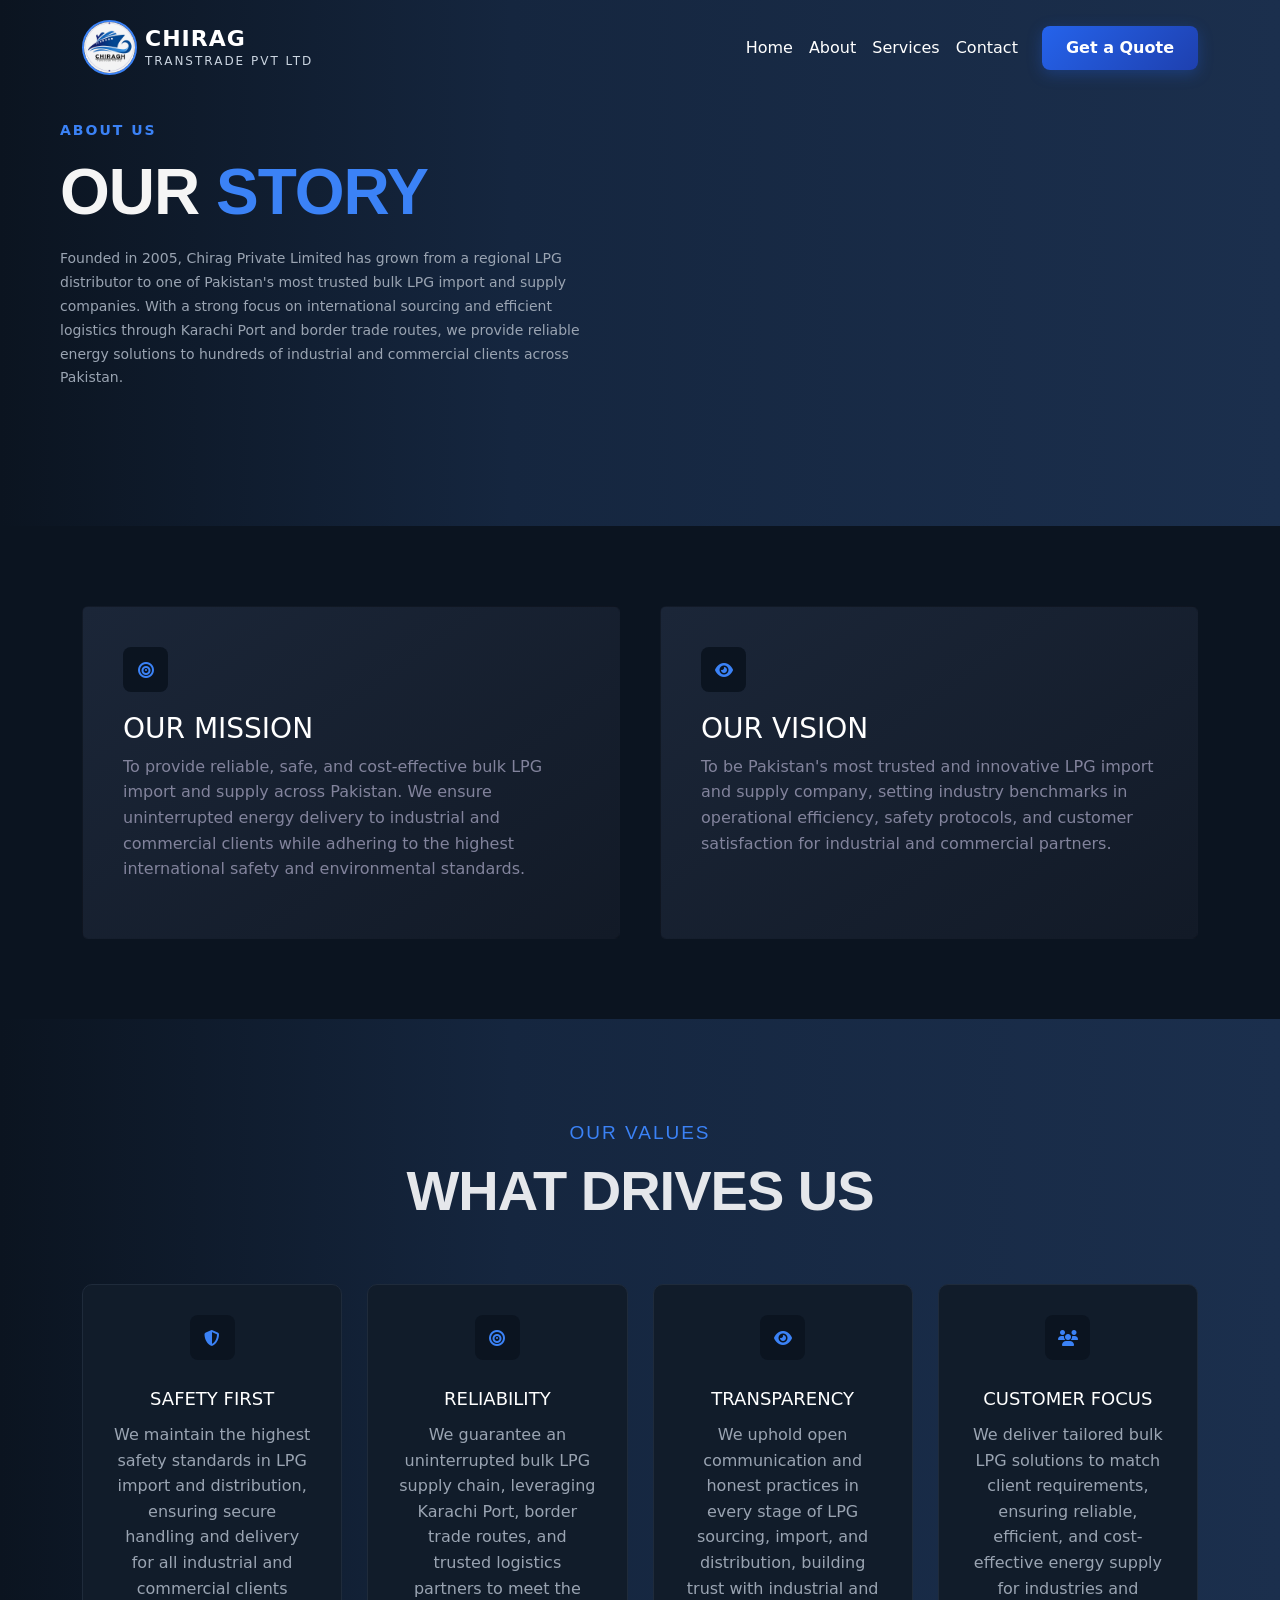
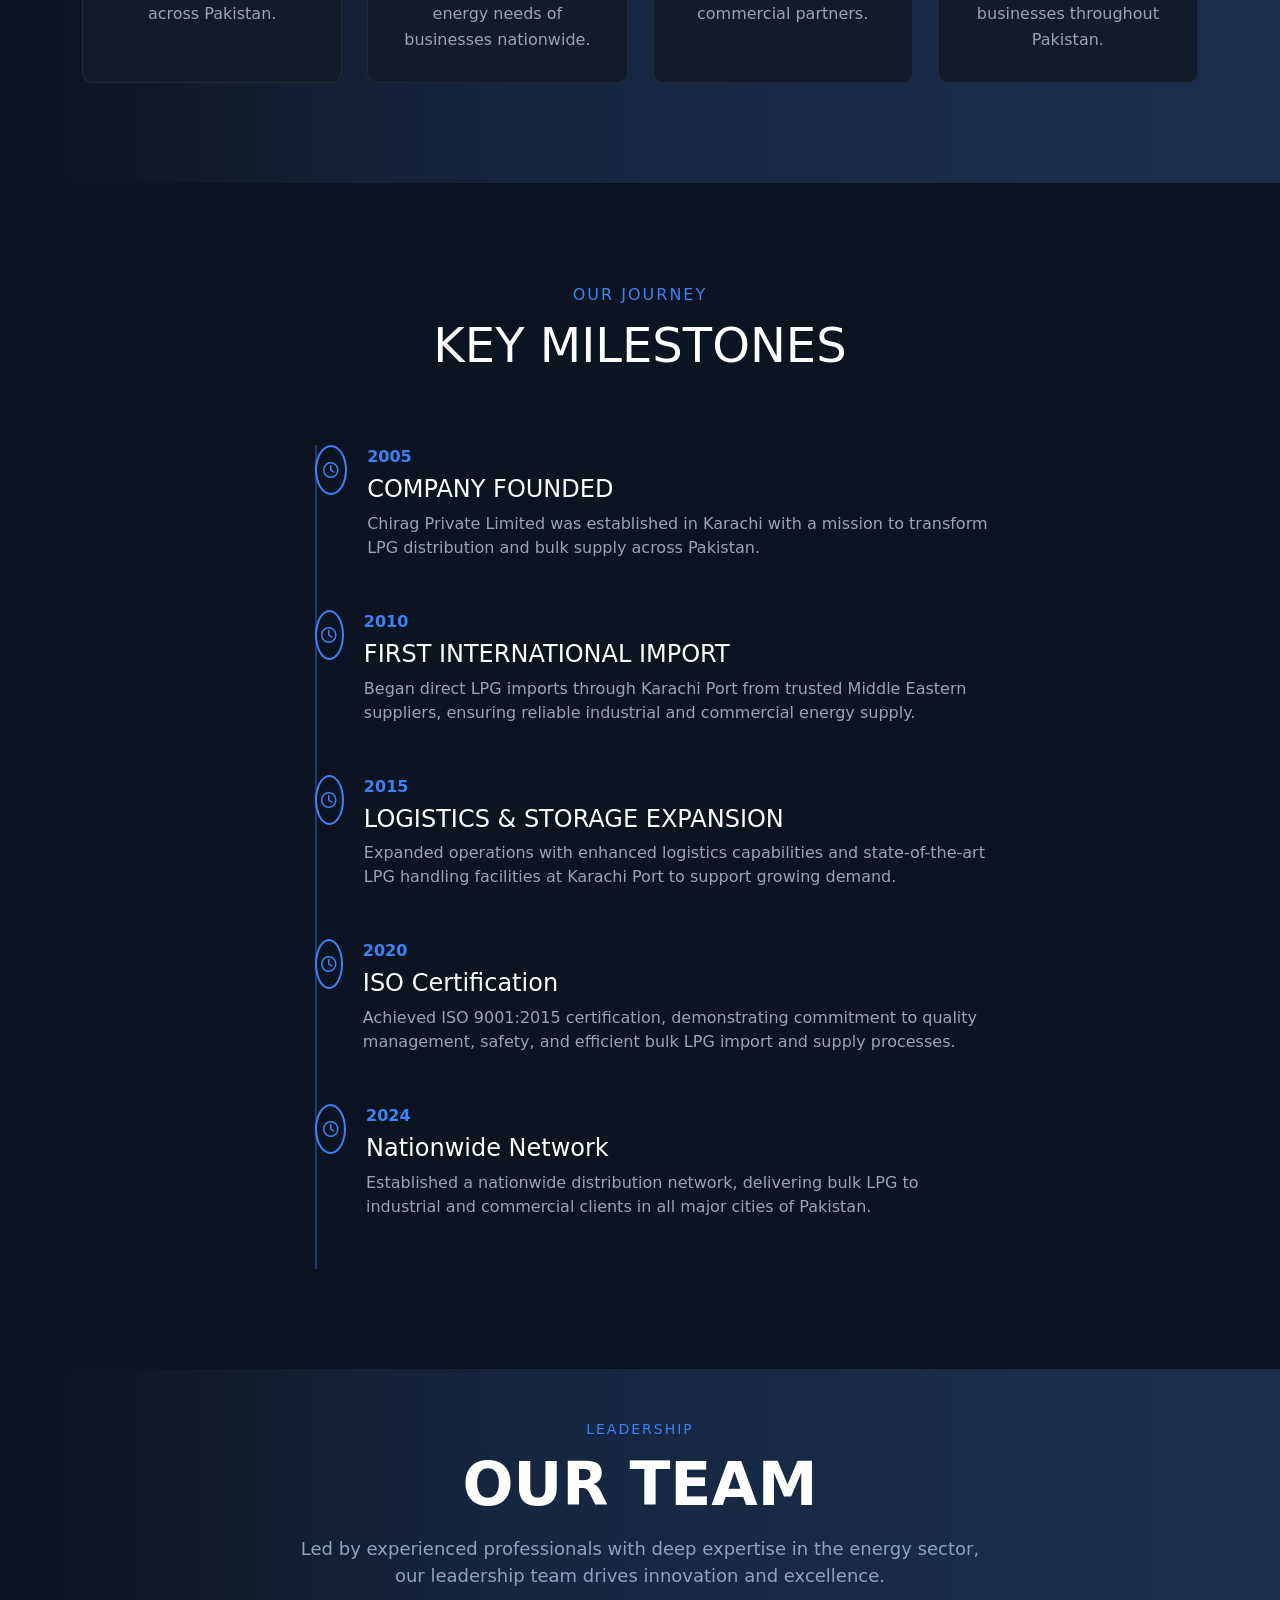
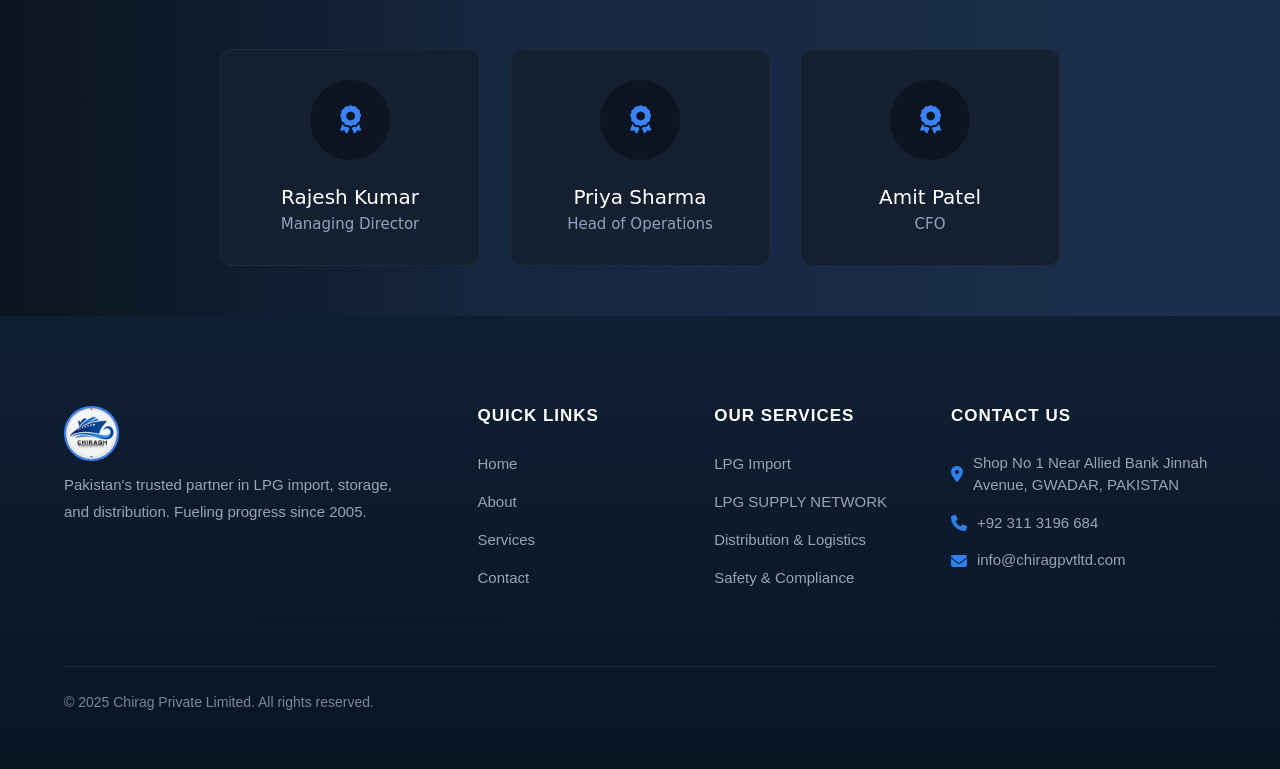
==== commit 76d8fe7b: "fixing mobile views" ====
--- a/about.html
+++ b/about.html
@@ -117,7 +117,7 @@
 
     <div class="container mission-grid">
 
-      <div class="card">
+      <div class="card" data-aos="fade-right" data-aos-duration="1000">
 
         <div class="icon">
           <i class="fa-solid fa-bullseye"></i>
@@ -130,7 +130,7 @@
       </div>
 
 
-      <div class="card">
+      <div class="card" data-aos="fade-left" data-aos-duration="1000">
 
         <div class="icon">
           <i class="fa-solid fa-eye"></i>
@@ -166,7 +166,7 @@
       <div class="values-grid">
 
 
-        <div class="value-card">
+        <div class="value-card" data-aos="fade-up" data-aos-duration="1000">
 
           <div class="icon">
             <i class="fa-solid fa-shield-halved"></i>
@@ -179,7 +179,7 @@
         </div>
 
 
-        <div class="value-card">
+        <div class="value-card" data-aos="fade-up" data-aos-duration="1000">
 
           <div class="icon">
             <i class="fa-solid fa-bullseye"></i>
@@ -192,7 +192,7 @@
         </div>
 
 
-        <div class="value-card">
+        <div class="value-card" data-aos="fade-up" data-aos-duration="1000">
 
           <div class="icon">
             <i class="fa-solid fa-eye"></i>
@@ -205,7 +205,7 @@
         </div>
 
 
-        <div class="value-card">
+        <div class="value-card" data-aos="fade-up" data-aos-duration="1000">
 
           <div class="icon">
             <i class="fa-solid fa-users"></i>
@@ -242,7 +242,7 @@
             <i class="fa-regular fa-clock"></i>
           </div>
 
-          <div class="timeline-content">
+          <div class="timeline-content" data-aos="fade-right" data-aos-duration="1000">
 
             <span class="year">2005</span>
 
@@ -261,7 +261,7 @@
             <i class="fa-regular fa-clock"></i>
           </div>
 
-          <div class="timeline-content">
+          <div class="timeline-content" data-aos="fade-right" data-aos-duration="1000">
 
             <span class="year">2010</span>
 
@@ -280,7 +280,7 @@
             <i class="fa-regular fa-clock"></i>
           </div>
 
-          <div class="timeline-content">
+          <div class="timeline-content" data-aos="fade-right" data-aos-duration="1000">
 
             <span class="year">2015</span>
 
@@ -299,7 +299,7 @@
             <i class="fa-regular fa-clock"></i>
           </div>
 
-          <div class="timeline-content">
+          <div class="timeline-content" data-aos="fade-right" data-aos-duration="1000">
 
             <span class="year">2020</span>
 
@@ -318,7 +318,7 @@
             <i class="fa-regular fa-clock"></i>
           </div>
 
-          <div class="timeline-content">
+          <div class="timeline-content" data-aos="fade-right" data-aos-duration="1000">
 
             <span class="year">2024</span>
 
@@ -354,7 +354,7 @@
     </div>
     <div class="team-row">
 
-      <div class="team-card">
+      <div class="team-card" data-aos="fade-down" data-aos-duration="1000">
         <div class="team-icon">
           <i class="fa-solid fa-award"></i>
         </div>
@@ -362,7 +362,7 @@
         <p>Managing Director</p>
       </div>
 
-      <div class="team-card">
+      <div class="team-card" data-aos="fade-down" data-aos-duration="1000">
         <div class="team-icon">
           <i class="fa-solid fa-award"></i>
         </div>
@@ -370,7 +370,7 @@
         <p>Head of Operations</p>
       </div>
 
-      <div class="team-card">
+      <div class="team-card" data-aos="fade-down" data-aos-duration="1000">
         <div class="team-icon">
           <i class="fa-solid fa-award"></i>
         </div>
--- a/css/aboutstyle.css
+++ b/css/aboutstyle.css
@@ -491,7 +491,8 @@
 }
 
 .values-grid{
-grid-template-columns:1fr 1fr;
+/* grid-template-columns:1fr 1fr; */
+grid-template-columns:1fr;
 }
 
 .team-grid{
@@ -514,7 +515,8 @@
 
 .values-grid{
 display:grid;
-grid-template-columns:1fr 1fr;
+/* grid-template-columns:1fr 1fr; */
+grid-template-columns:1fr;
 gap:15px;
 /* padding:0 15px; */
 }
--- a/css/services.css
+++ b/css/services.css
@@ -198,6 +198,16 @@
 color:white;
 }
 
+
+.faq{
+  background-color: #1e293b !important;
+  color:white !important;
+}
+
+.accordion-button::after {
+    filter: invert(1); /* turns default Bootstrap caret white */
+}
+
 }
 
 
@@ -380,6 +390,16 @@
   padding:14px 20px;
 }
 
+
+.faq{
+  background-color: #1e293b !important;
+  color:white !important;
+}
+
+.accordion-button::after {
+    filter: invert(1); /* turns default Bootstrap caret white */
+}
+
 }
 
 
@@ -428,6 +448,7 @@
 .impName{
   font-size:13px;
 }
+
 
 }
 
@@ -456,6 +477,16 @@
   font-size:12px;
 }
 
+
+.faq{
+  background-color: #1e293b !important;
+  color:white !important;
+}
+
+.accordion-button::after {
+    filter: invert(1); /* turns default Bootstrap caret white */
+}
+
 }
 
 /* ABOUT */
@@ -623,6 +654,16 @@
 gap:40px;
 }
 
+
+.faq{
+  background-color: #1e293b !important;
+  color:white !important;
+}
+
+.accordion-button::after {
+    filter: invert(1); /* turns default Bootstrap caret white */
+}
+
 }
 
 @media(max-width:600px){
@@ -639,6 +680,16 @@
 
 .footer-bottom-links a{
 margin:0 10px;
+}
+
+
+.faq{
+  background-color: #1e293b !important;
+  color:white !important;
+}
+
+.accordion-button::after {
+    filter: invert(1); /* turns default Bootstrap caret white */
 }
 
 }
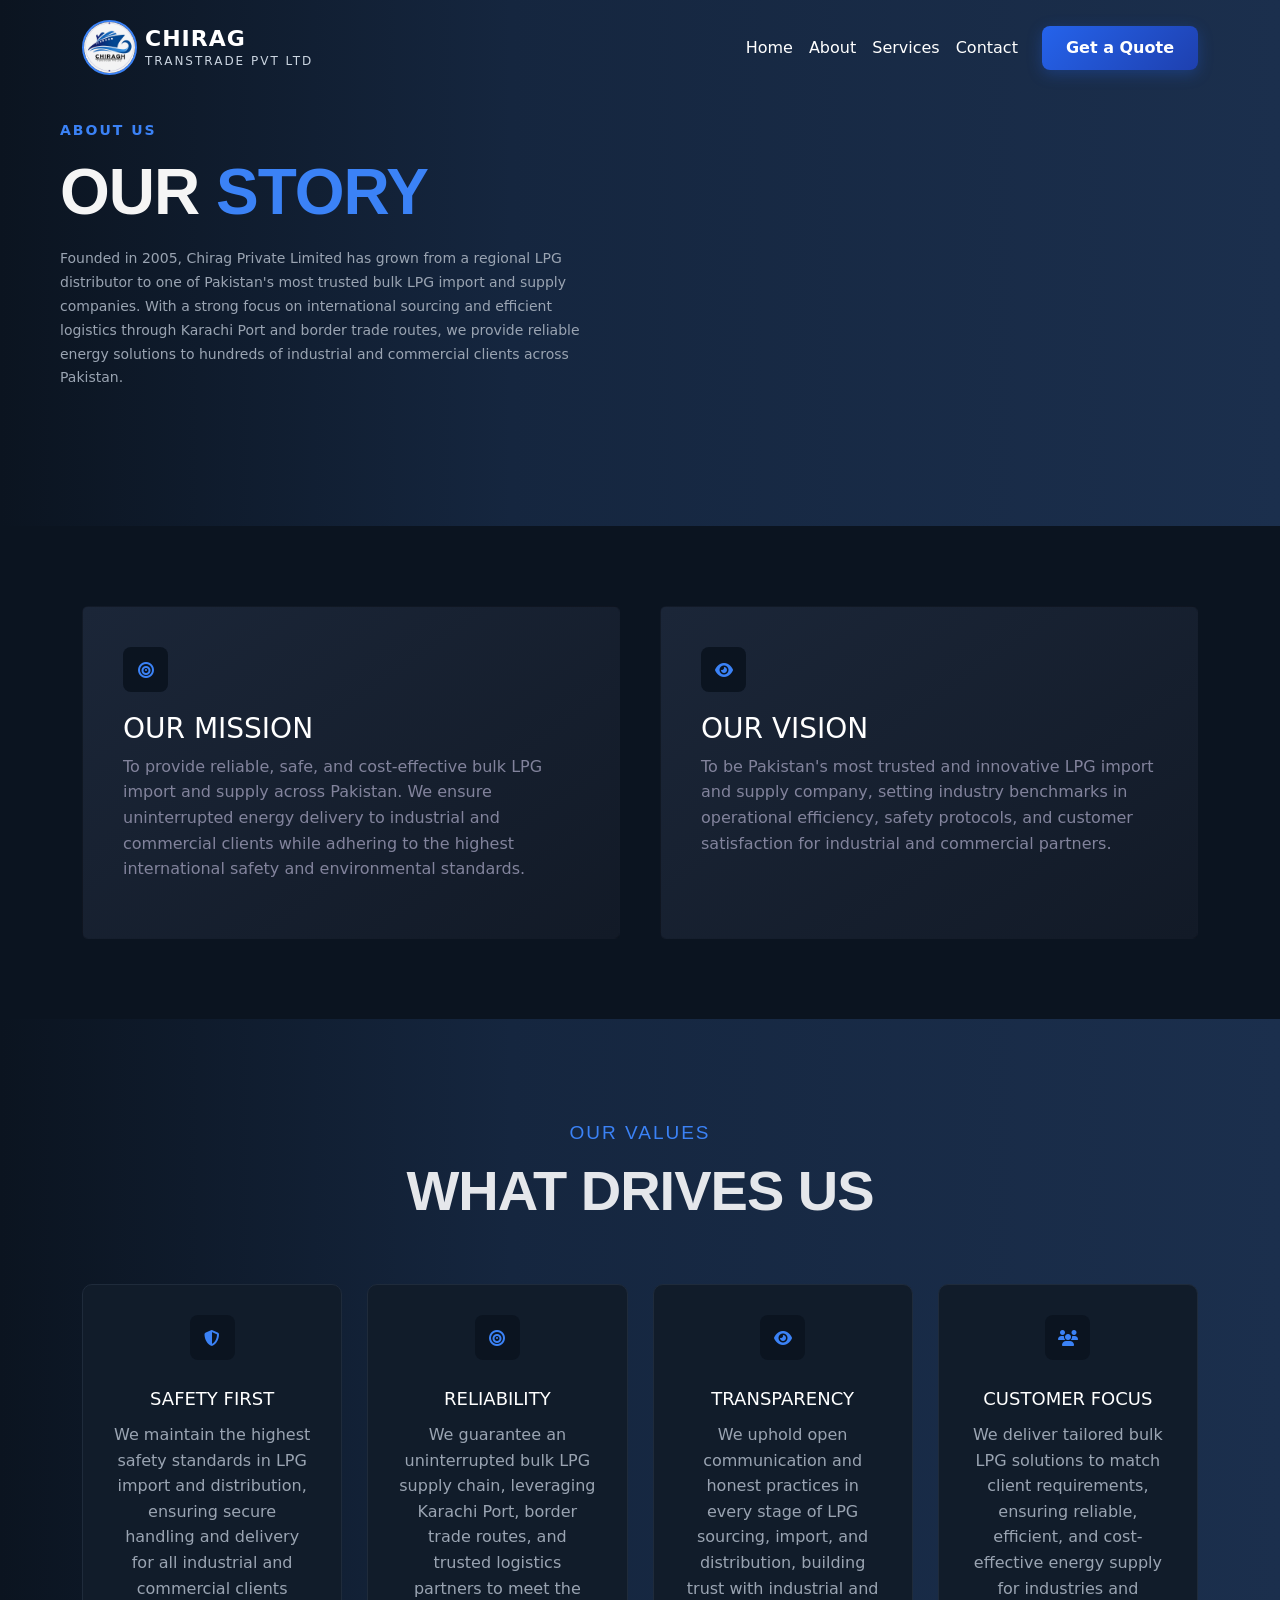
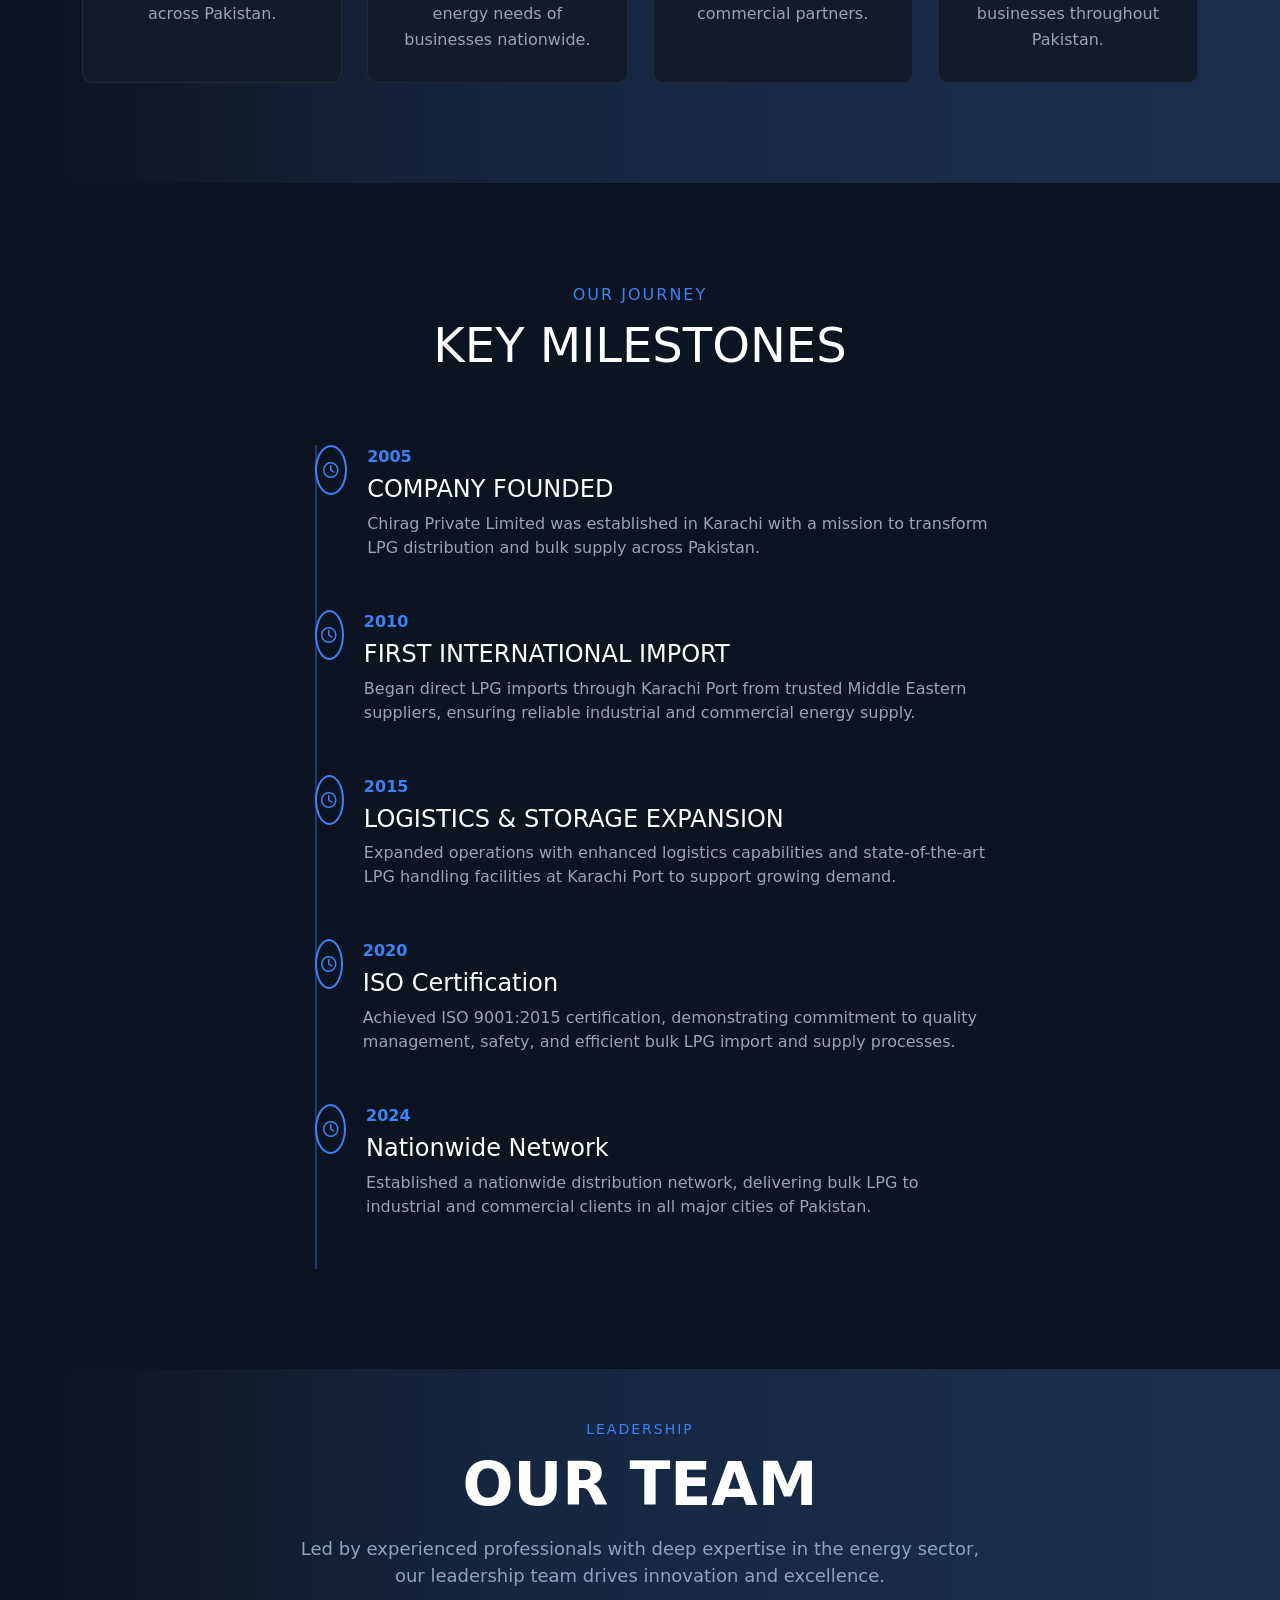
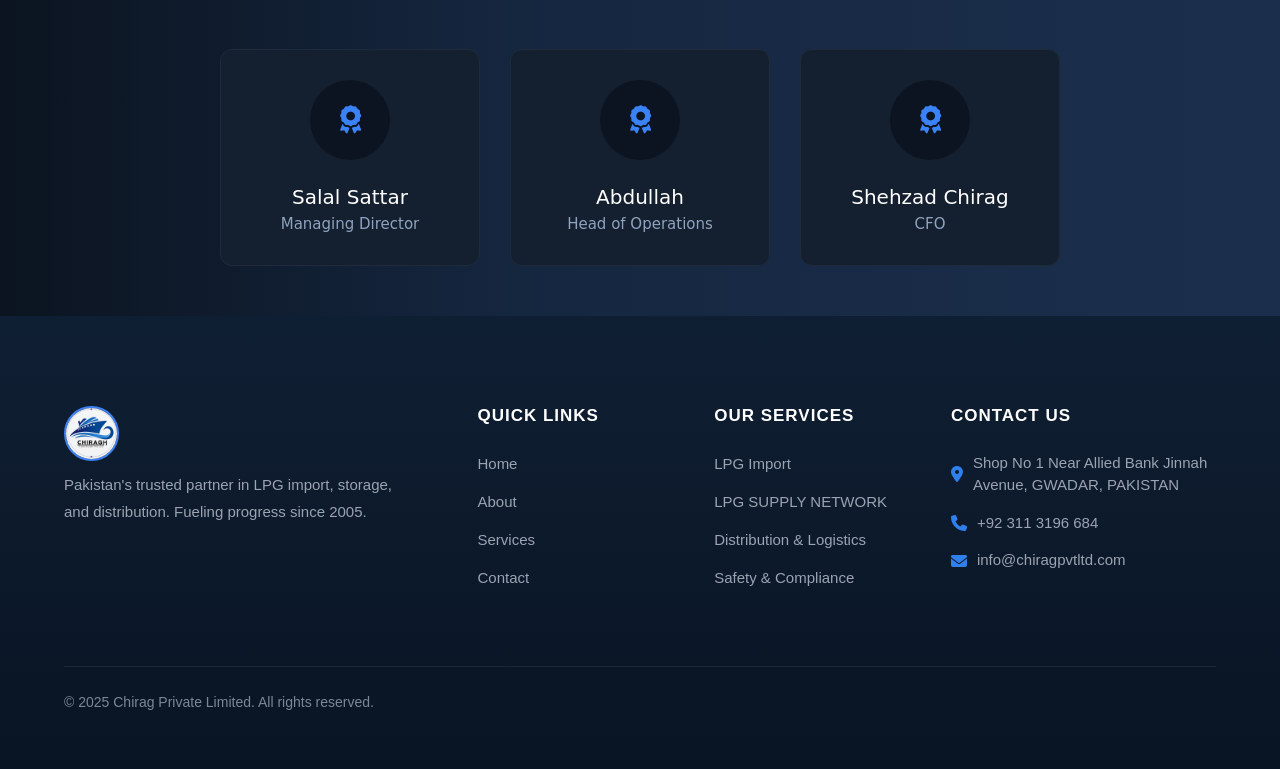
==== commit 4dccbe5e: "added team member names" ====
--- a/about.html
+++ b/about.html
@@ -358,7 +358,7 @@
         <div class="team-icon">
           <i class="fa-solid fa-award"></i>
         </div>
-        <h4>Rajesh Kumar</h4>
+        <h4>Salal Sattar</h4>
         <p>Managing Director</p>
       </div>
 
@@ -366,7 +366,7 @@
         <div class="team-icon">
           <i class="fa-solid fa-award"></i>
         </div>
-        <h4>Priya Sharma</h4>
+        <h4>Abdullah</h4>
         <p>Head of Operations</p>
       </div>
 
@@ -374,7 +374,7 @@
         <div class="team-icon">
           <i class="fa-solid fa-award"></i>
         </div>
-        <h4>Amit Patel</h4>
+        <h4>Shehzad Chirag</h4>
         <p>CFO</p>
       </div>
 
